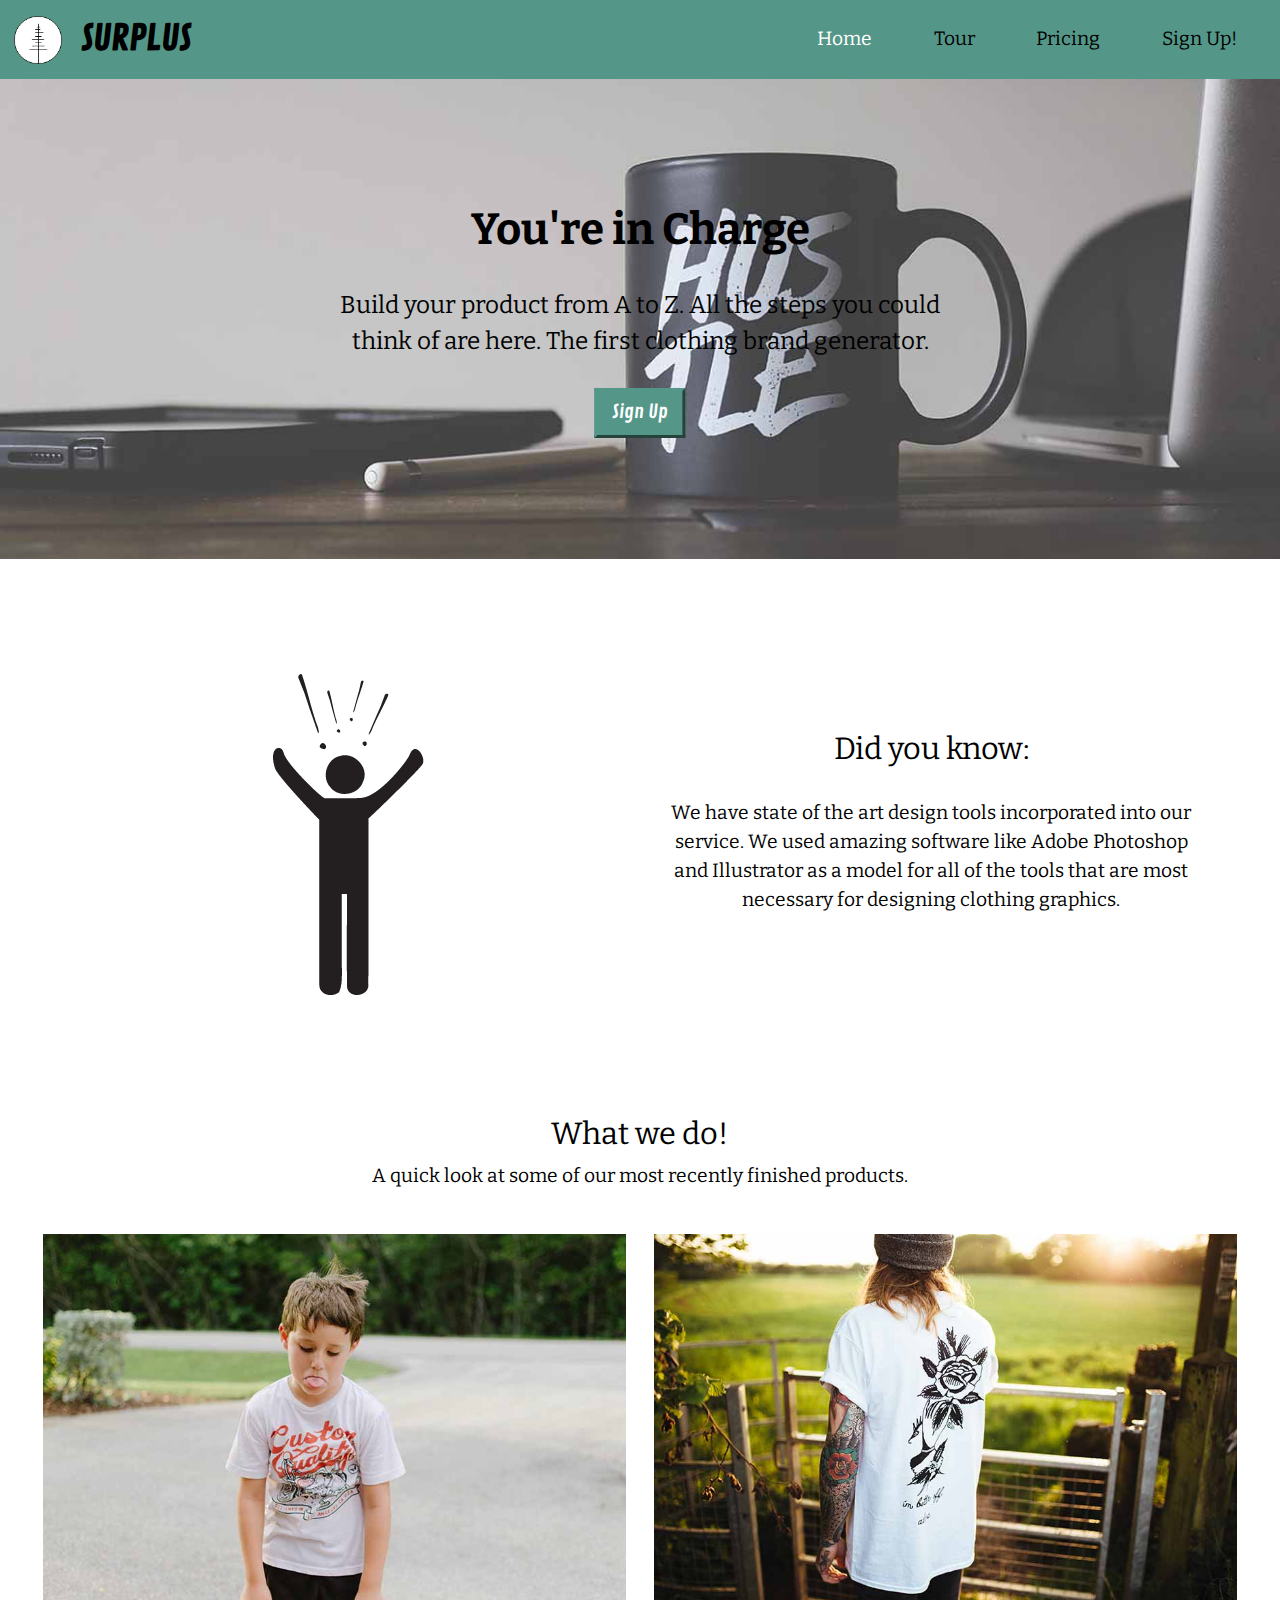
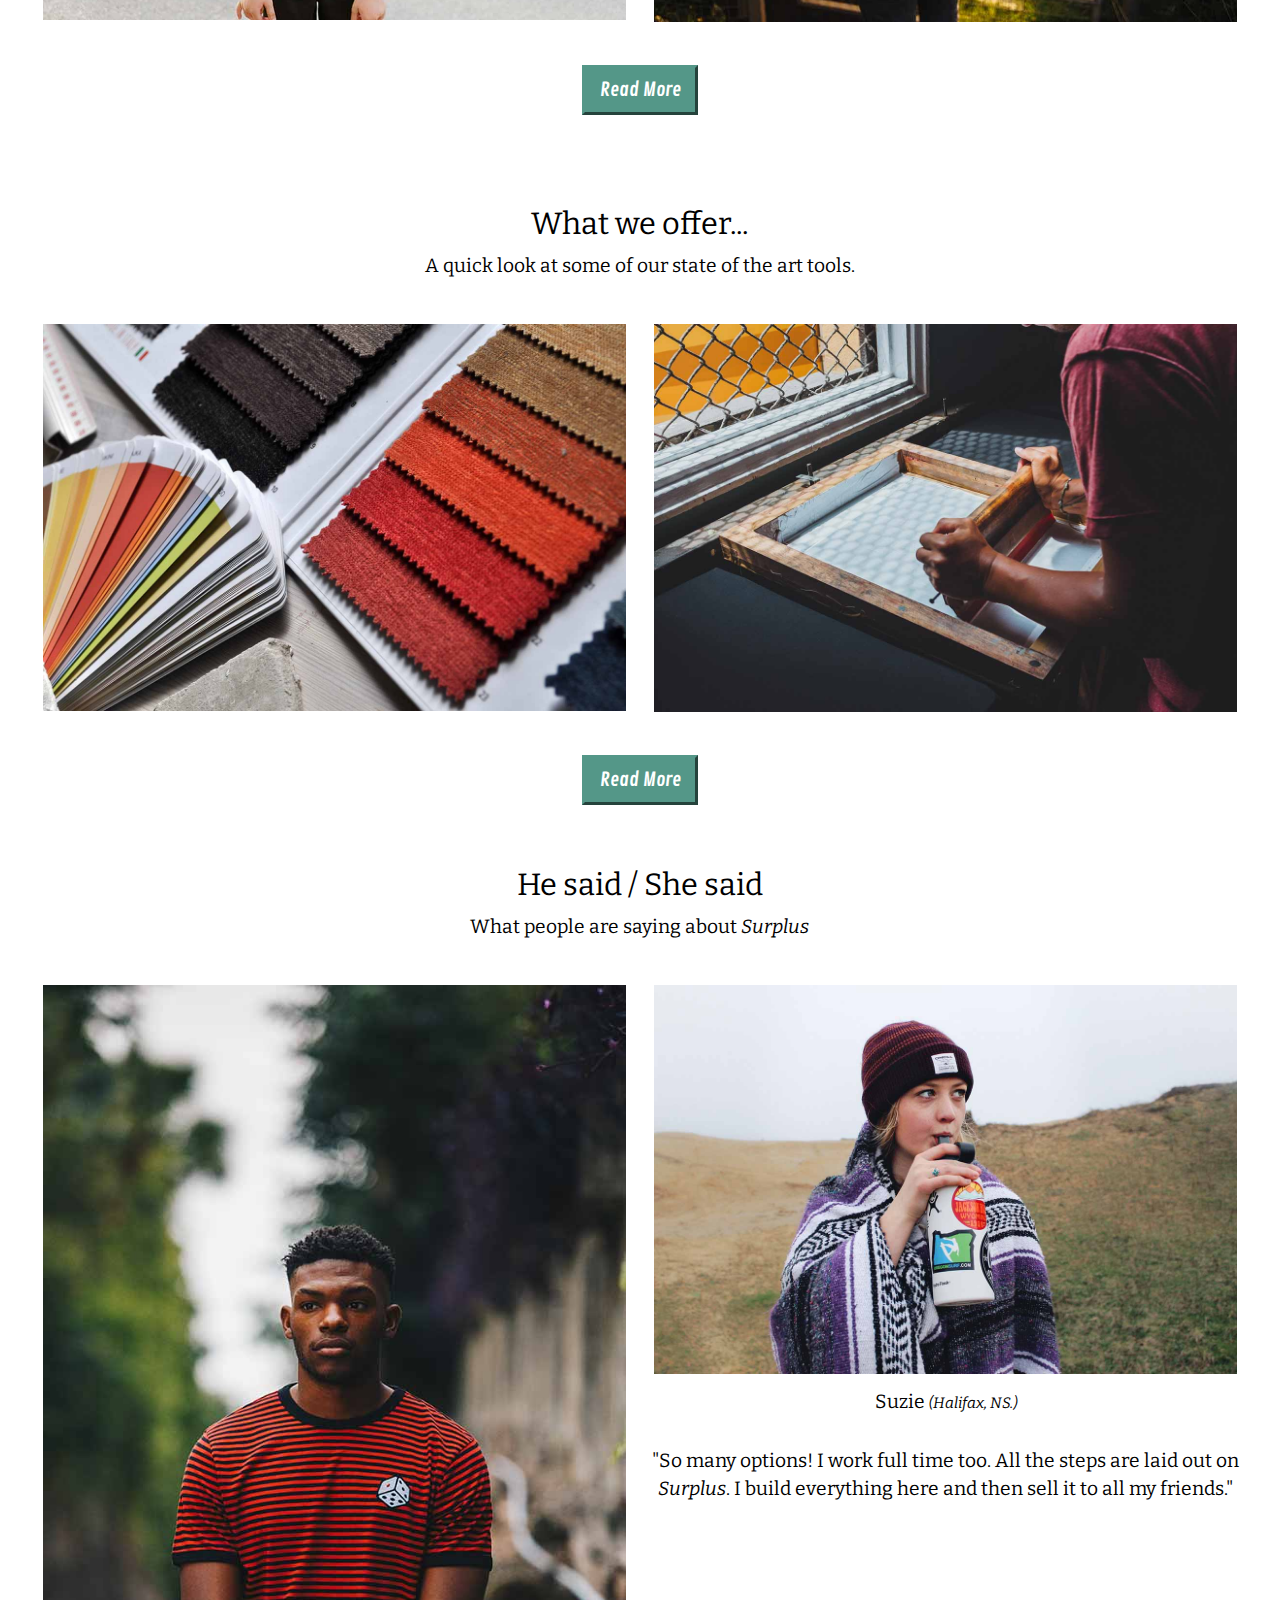
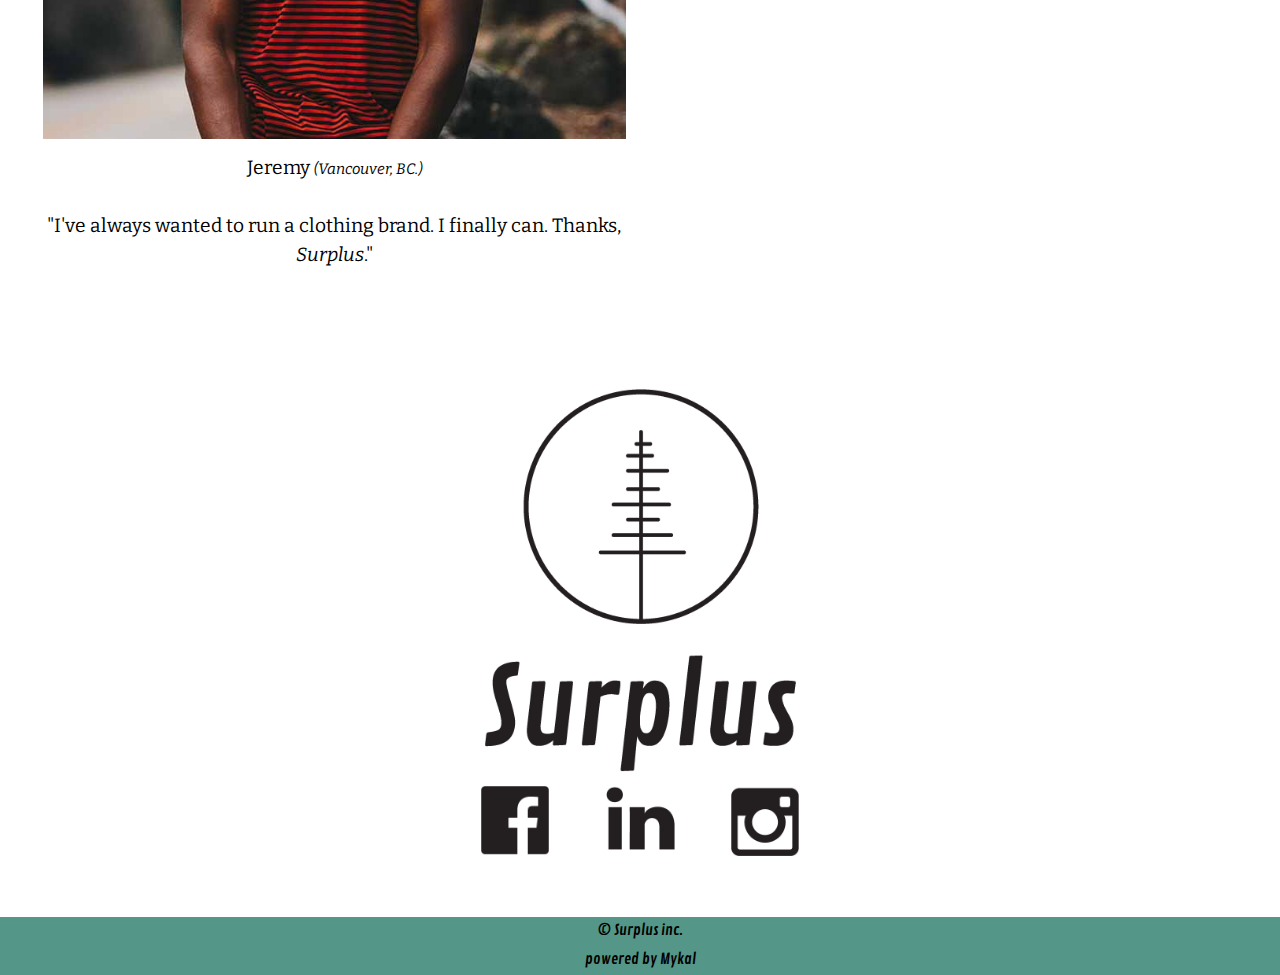
==== index.html @ 4eaa249c "h2..." ====
<!DOCTYPE html>
<html lang="en-ca">
<head>
  <meta charset="utf-8">
  <title>Surplus</title>
  <link href="css/modules.css" rel="stylesheet">
  <link href="css/grid.css" rel="stylesheet">
  <link href="css/type.css" rel="stylesheet">
  <link href="css/main.css" rel="stylesheet">
  <meta name="viewport" content="width=device-width,initial-scale=1">
  <link href="https://fonts.googleapis.com/css?family=Contrail+One" rel="stylesheet">
  <link href="https://fonts.googleapis.com/css?family=Bitter:400,400i,700" rel="stylesheet">
</head>
<body>

  <header class="push">

    <div class="grid grid-middle masthead island-1-2">
      <div class="unit xs-1-3 s-1-3 m-1-3 l-1-3 xl-1-3">
        <i class="icon i-48 push-r-1-2"><img class="ib" src="images/logo.png" alt=""></i>
        <h2 class="logo icon-label ib push-0 exa logo-text">SURPLUS</h2>
      </div>
      <nav class="unit xs-2-3 s-2-3 m-2-3 l-2-3 xl-2-3 text-right">
        <ul class="nav list-group-inline push-0">
          <li><a class="home current gutter" href="index.html">Home</a></li>
          <li><a class="tour gutter" href="tour.html">Tour</a></li>
          <li><a class="pricing gutter" href="pricing.html">Pricing</a></li>
          <li><a class="sign gutter" href="sign-up.html">Sign Up!</a></li>
        </ul>
      </nav>
    </div>

    <div class="banner relative gutter">
      <div class="banner-content intro-wrap max-length text-center island-1-2 pin-c">
        <h1 class="head-text yotta">You're in Charge</h1>
        <p class="intro giga push">Build your product from A to Z. All the steps you could think of are here. The first clothing brand generator.</p>
        <a class="btn" href="sign-up.html">Sign Up</a>
      </div>
    </div>

  </header>

  <main>

    <section class="did-you-know-feature island">
      <div class="grid island">
        <div class="unit unit-content-center unit-xs-1 unit-s-1 unit-m-1-2 unit-l-1-2 unit-xl-1-2 island">
          <img src="images/excited-guy.png" alt="">
        </div>
        <div class="unit unit-content-center unit-xs-1 unit-s-1 unit-m-1-2 unit-l-1-2 unit-xl-1-2 island">
          <p class="text-center max-length peta">Did you know:</p>
          <p class="text-center max-length">We have state of the art design tools incorporated into our service. We used amazing software like Adobe Photoshop and Illustrator as a model for all of the tools that are most necessary for designing clothing graphics.</p>
        </div>
      </div>
    </section>

    <section class="product-feature island">
      <div class="grid">
        <div class="unit unit-content-center wrapper text-center unit-xs-1 unit-s-1 unit-m-1 unit-l-1 unit-xl-1">
          <p class="push-0 pad-b-1-4 peta">What we do!</p>
          <p>A quick look at some of our most recently finished products.</p>
        </div>
      </div>
      <div class="grid push">
        <div class="unit unit-xs-1 unit-s-1 unit-m-1-2 unit-l-1-2 unit-xl-1-2">
          <img class="product-1 wrapper island-1-2 img-flex" src="images/product-1.jpg" alt="">
        </div>
        <div class="unit unit-xs-1 unit-s-1 unit-m-1-2 unit-l-1-2 unit-xl-1-2">
          <img class="product-2 img-flex wrapper island-1-2" src="images/product-2.jpg" alt="">
        </div>
      </div>
      <div class="center-content push">
        <a class="btn" href="tour.html">Read More</a>
      </div>
    </section>

    <section class="tool-feature island">
      <div class="grid">
        <div class="unit unit-content-center wrapper text-center unit-xs-1 unit-s-1 unit-m-1 unit-l-1 unit-xl-1">
          <p class="push-0 pad-b-1-4 peta">What we offer...</p>
          <p>A quick look at some of our state of the art tools.</p>
        </div>
      </div>
      <div class="grid push">
        <div class="unit unit-xs-1 unit-s-1 unit-m-1-2 unit-l-1-2 unit-xl-1-2">
          <img class="product-1 wrapper island-1-2 img-flex" src="images/tool-2.jpg" alt="">
        </div>
        <div class="unit unit-xs-1 unit-s-1 unit-m-1-2 unit-l-1-2 unit-xl-1-2">
          <img class="product-2 img-flex wrapper island-1-2" src="images/tool-3.jpg" alt="">
        </div>
      </div>
      <div class="center-content">
        <a class="btn" href="tour.html">Read More</a>
      </div>
    </section>

    <section class="testimonial-feature island">
      <div class="grid">
        <div class="unit unit-content-center wrapper text-center unit-xs-1 unit-s-1 unit-m-1 unit-l-1 unit-xl-1">
          <p class="push-0 pad-b-1-4 peta">He said / She said</p>
          <p>What people are saying about <i>Surplus</i></p>
        </div>
      </div>
      <div class="grid push-2">
        <div class="unit unit-xs-1 unit-s-1 unit-m-1-2 unit-l-1-2 unit-xl-1-2">
          <img class="testimonial-1 wrapper island-1-2 img-flex" src="images/testimonial-1.jpg" alt="">
          <p class="text-center">Jeremy <i class="micro">(Vancouver, BC.)</i></p>
          <p class="text-center">"I've always wanted to run a clothing brand. I finally can. Thanks, <i>Surplus</i>."</p>
        </div>
        <div class="unit unit-xs-1 unit-s-1 unit-m-1-2 unit-l-1-2 unit-xl-1-2">
          <img class="testimonial-2 img-flex wrapper island-1-2" src="images/testimonial-2.jpg" alt="">
          <p class="text-center">Suzie <i class="micro">(Halifax, NS.)</i></p>
          <p class="text-center">"So many options! I work full time too. All the steps are laid out on <i>Surplus</i>. I build everything here and then sell it to all my friends."</p>
        </div>
      </div>
    </section>

    <section class="push">
      <div class="grid">
        <div class="unit unit-content-center group-logo unit-xs-1 unit-s-1 unit-m-1 unit-l-1 unit-xl-1 island-1-8">
          <img class="img-flex width-quarter" src="images/surplus-group-logo.png" alt="">
        </div>
        <div class="unit unit-content-center social-group unit-xs-1 unit-s-1 unit-m-1 unit-l-1 unit-xl-1 island-1-8 push">
          <img class="img-flex width-quarter" src="images/social-group.png" alt="">
        </div>
      </div>
    </section>

  </main>

  <footer>
    <small class="text-center micro block">© Surplus inc.</small>
    <small class="text-center micro block">powered by Mykal</small>
  </footer>

</body>
</html>
---- css/modules.css ----
/*
 * Modulifier || Code released under the UNLICENSE
 * Code under other copyrights & licenses listed below.
 * https://modulifier.web-dev.tools/#responsive;images;list-group;embed;media-object;icons;hidden;positioning;nice-lists;forms;buttons;accessibility;print
 */

@-moz-viewport { width: device-width; scale: 1; }
@-ms-viewport { width: device-width; scale: 1; }
@-o-viewport { width: device-width; scale: 1; }
@-webkit-viewport { width: device-width; scale: 1; }
@viewport { width: device-width; scale: 1; }

html {
  box-sizing: border-box;
  -moz-text-size-adjust: 100%;
  -ms-text-size-adjust: 100%;
  -webkit-text-size-adjust: 100%;
  text-size-adjust: 100%;
}

*, *::before, *::after {
  box-sizing: inherit;
}

body {
  margin: 0;
}

article,
aside,
details,
figcaption,
figure,
footer,
header,
main,
menu,
nav,
section,
summary {
  display: block;
}

audio,
canvas,
progress,
video {
  display: inline-block;
  vertical-align: baseline;
}

template {
  display: none;
}

details {
  cursor: pointer;
}

audio:not([controls]) {
  display: none;
  height: 0;
}

a,
area,
button,
input,
label,
select,
textarea,
[tabindex] {
  -ms-touch-action: manipulation;
  touch-action: manipulation;
}

img {
  border: 0;
}

.img-flex {
  display: block;
  width: 100%;
}

svg {
  fill: currentColor;
}

svg:not(:root) {
  overflow: hidden;
}

svg.img-flex {
  width: 100%;
  height: 100%;
}

.image-replacement, .ir {
  overflow: hidden;
  direction: ltr;
  text-align: left;
  text-indent: 100%;
  white-space: nowrap;
}

.list-group, .list-group-inline, .list-group--inline {
  padding-left: 0;
  list-style-type: none;
}

.list-group > dd {
  margin-left: 0;
}

.list-group-inline::before,
.list-group-inline::after,
.list-group--inline::before,
.list-group--inline::after {
  content: "";
  display: table;
}

.list-group-inline::after,
.list-group--inline::after {
  clear: both;
}

.list-group-inline > li,
.list-group--inline > li {
  display: inline-block;
}

.list-group-inline > dt,
.list-group--inline > dt {
  clear: left;
  float: left;
  width: 11em;
}

.list-group-inline > dd,
.list-group--inline > dd {
  float: left;
  min-width: 12em;
}

.embed {
  margin-left: 0;
  margin-right: 0;
  overflow: hidden;
  position: relative;
  width: 100%;
}

.embed-1by1, .embed--1by1 {
  padding-top: 100%; /* Square */
}

.embed-4by3, .embed--4by3 {
  padding-top: 75%; /* Traditional TV/computer screens */
}

.embed-iso216, .embed--iso216 {
  padding-top: 70.92%; /* A-standard paper sizes */
}

.embed-3by2, .embed--3by2 {
  padding-top: 66.6%; /* Classic 35 mm film & most digital photos, landscape */
}

.embed-2by3, .embed--2by3 {
  padding-top: 150%; /* Classic 35 mm film & most digital photos, portrait */
}

.embed-golden, .embed--golden {
  padding-top: 61.8%; /* The Golden Ratio */
}

.embed-16by9, .embed--16by9 {
  padding-top: 56.25%; /* HD TV */
}

.embed-185by100, .embed--185by100 {
  padding-top: 54.05%; /* Common widescreen cinema */
}

.embed-24by10, .embed--24by10 {
  padding-top: 41.667%; /* Widescreen cinema: 2.4:1 */
}

.embed-3by1, .embed--3by1 {
  padding-top: 33.3333%; /* Panorama photos */
}

.embed-4by1, .embed--4by1 {
  padding-top: 25%; /* Polyvision */
}

.embed-5by1, .embed--5by1 {
  padding-top: 20%; /* Really wide... */
}

.embed-item, .embed__item {
  min-height: 100%;
  left: 0;
  position: absolute;
  top: 0;
  width: 100%;
}

.media {
  overflow: hidden;
}

.media-img, .media__img {
  float: left;
}

.media-img-reversed, .media__img--reversed {
  float: right;
}

.media-img-stacked, .media__img--stacked {
  float: none;
}

.media-body, .media__body {
  overflow: hidden;
  min-width: 12em; /* Slightly less than 200px, responsiveness built in */
}

.icon {
  display: inline-block;
  position: relative;
  background: transparent none no-repeat center center;
  background-size: contain;
  vertical-align: middle;
}

.i-16, .i--16 {
  height: 16px;
  width: 16px;
}

.i-18, .i--18 {
  height: 18px;
  width: 18px;
}

.i-24, .i--24 {
  height: 24px;
  width: 24px;
}

.i-32, .i--32 {
  height: 32px;
  width: 32px;
}

.i-48, .i--48 {
  height: 48px;
  width: 48px;
}

.i-64, .i--64 {
  height: 64px;
  width: 64px;
}

.i-96, .i--96 {
  height: 96px;
  width: 96px;
}

.i-128, .i--128 {
  height: 128px;
  width: 128px;
}

.i-192, .i--192 {
  height: 192px;
  width: 192px;
}

.i-256, .i--256 {
  height: 256px;
  width: 256px;
}

.icon img,
.icon svg {
  left: 0;
  height: 100%;
  position: absolute;
  top: 0;
  width: 100%;
  fill: currentColor;
}

.icon-label {
  vertical-align: middle;
}

.icon-link,
.icon-link:focus,
.icon-link:hover {
  text-decoration: none;
}

[hidden], .hidden {
  /* stylelint-disable declaration-no-important */
  display: none !important;
  visibility: hidden !important;
  /* stylelint-enable */
}

.visually-hidden {
  height: 1px;
  margin: -1px;
  overflow: hidden;
  padding: 0;
  position: absolute;
  width: 1px;
  border: 0;
  clip: rect(0 0 0 0);
}

.visually-hidden.focusable:active, .visually-hidden.focusable:focus {
  height: auto;
  margin: 0;
  overflow: visible;
  position: static;
  width: auto;
  clip: auto;
}

.invisible {
  visibility: hidden;
}

.chop,
.crop {
  overflow: hidden;
}

.truncate {
  max-width: 100%;
  overflow: hidden;
  width: 100%;
  text-overflow: ellipsis;
  white-space: nowrap;
}

.scrollable {
  max-width: 100%;
  overflow-x: auto;
  overflow-y: hidden;
  -webkit-overflow-scrolling: touch;
}

.clearfix::after {
  content: " ";
  display: block;
  clear: both;
}

.left {
  float: left;
}

.right {
  float: right;
}

.center-text,
.center-flow {
  text-align: center;
}

.center-block {
  margin-left: auto;
  margin-right: auto;
}

.no-auto-margins,
.not-centered {
  margin-left: 0;
  margin-right: 0;
}

.center-content,
.center-content-vertical,
.center-contents,
.center-contents-vertical {
  display: -webkit-flex;
  display: -ms-flexbox;
  display: flex;
  -webkit-justify-content: center;
  -ms-flex-pack: center;
  justify-content: center;
  -webkit-align-items: center;
  -ms-flex-align: center;
  align-items: center;
  -webkit-align-content: center;
  -ms-flex-line-pack: center;
  align-content: center;
  -webkit-flex-direction: column wrap;
  -ms-flex-direction: column wrap;
  flex-flow: column wrap;
}

.center-content-horizontal,
.center-contents-horizontal {
  display: -webkit-flex;
  display: -ms-flexbox;
  display: flex;
  -webkit-justify-content: center;
  -ms-flex-pack: center;
  justify-content: center;
  -webkit-align-items: center;
  -ms-flex-align: center;
  align-items: center;
  -webkit-align-content: center;
  -ms-flex-line-pack: center;
  align-content: center;
  -webkit-flex-direction: row wrap;
  -ms-flex-direction: row wrap;
  flex-flow: row wrap;
}

.inline {
  display: inline;
}

.block {
  display: block;
}

.inline-block, .ib {
  display: inline-block;
}

.valign-top {
  vertical-align: top;
}

.valign-bottom {
  vertical-align: bottom;
}

.valign-middle {
  vertical-align: middle;
}

.fixed {
  position: fixed;
}

.relative {
  position: relative;
}

[class*="pin-"],
.absolute {
  position: absolute;
}

.static {
  position: static;
}

.zindex-1 {
  z-index: 1;
}

.zindex-2 {
  z-index: 2;
}

.zindex-3 {
  z-index: 3;
}

.zindex-1000 {
  z-index: 1000;
}

.pin-top-left,
.pin-left-top,
.pin-tl,
.pin-lt {
  top: 0;
  left: 0;
}

.pin-top-right,
.pin-right-top,
.pin-tr,
.pin-rt {
  top: 0;
  right: 0;
}

.pin-bottom-left,
.pin-left-bottom,
.pin-bl,
.pin-lb {
  bottom: 0;
  left: 0;
}

.pin-bottom-right,
.pin-right-bottom,
.pin-br,
.pin-rb {
  bottom: 0;
  right: 0;
}

.pin-top-center,
.pin-center-top,
.pin-tc,
.pin-ct {
  left: 50%;
  top: 0;
  transform: translateX(-50%);
}

.pin-bottom-center,
.pin-center-bottom,
.pin-bc,
.pin-cb {
  bottom: 0;
  left: 50%;
  transform: translateX(-50%);
}

.pin-center-left,
.pin-left-center,
.pin-cl,
.pin-lc {
  left: 0;
  top: 50%;
  transform: translateY(-50%);
}

.pin-center-right,
.pin-right-center,
.pin-cr,
.pin-rc {
  right: 0;
  top: 50%;
  transform: translateY(-50%);
}

.pin-center, .pin-c {
  left: 50%;
  top: 50%;
  transform: translate(-50%, -50%);
}

.width-quarter, .w-1-4 {
  width: 25%;
}

.width-half, .w-1-2 {
  width: 50%;
}

.width-full, .w-1 {
  width: 100%;
}

.height-quarter, .h-1-4 {
  height: 25%;
}

.height-half, .h-1-2 {
  height: 50%;
}

.height-full, .h-1 {
  height: 100%;
}

ul {
  list-style-type: none;
}

ul > li::before {
  content: "·";
  float: left;
  margin-left: -1.6em;
  width: 1.3em;
  text-align: right;
}

ol {
  counter-reset: ol-simple-numbers;
  list-style-type: none;
}

ol > li::before {
  float: left;
  margin-left: -1.6em;
  width: 1.3em;
  counter-increment: ol-simple-numbers;
  content: counter(ol-simple-numbers);
  text-align: right;
}

.list-group > li::before,
.list-group-inline > li::before,
.list-group--inline > li::before {
  content: none;
}

/* stylelint-disable no-descending-specificity */

/*
 * (c) Nicolas Gallagher and Jonathan Neal of Normalize.css || MIT License
 *     https://necolas.github.io/normalize.css/
 */

button,
input,
optgroup,
select,
textarea {
  color: inherit;
  font: inherit;
  margin: 0;
}

button,
input {
  overflow: visible;
}

button,
select {
  text-transform: none;
}

button,
html [type="button"],
[type="reset"],
[type="submit"] {
  -webkit-appearance: button;
  cursor: pointer;
}

button[disabled],
html input[disabled] {
  cursor: default;
}

button::-moz-focus-inner,
input::-moz-focus-inner {
  border: 0;
  padding: 0;
}

[type="checkbox"],
[type="radio"] {
  opacity: 0;
  position: absolute;
  height: 1px;
  width: 1px;
}

[type="number"]::-webkit-inner-spin-button,
[type="number"]::-webkit-outer-spin-button {
  height: auto;
}

[type="search"]::-webkit-search-cancel-button,
[type="search"]::-webkit-search-decoration {
  -webkit-appearance: none;
}

fieldset {
  padding-left: 0;
  padding-right: 0;

  border: 0;
  border-top: 2px solid #666;
}

legend {
  color: inherit;
  display: table;
  max-width: 100%;
  padding: 0 .3em 0 0;
  white-space: normal;

  border: 0;

  font-weight: bold;
}

optgroup {
  font-weight: bold;
}

::-webkit-input-placeholder {
  color: inherit;
  opacity: .54;
}

::-webkit-file-upload-button {
  -webkit-appearance: button;
  font: inherit;
}

/* End Normalize.css code */

label,
.label-block {
  display: block;
  cursor: pointer;
}

[type="checkbox"] + label,
[type="radio"] + label,
.label-inline {
  display: inline-block;
}

input:not([type]),
[type="text"],
[type="number"],
[type="search"],
[type="url"],
[type="email"],
[type="password"],
[type="tel"],
[type="datetime-local"],
[type="month"],
[type="week"],
[type="date"],
[type="time"],
[type="range"],
select,
textarea {
  -moz-appearance: none;
  -webkit-appearance: none;
  appearance: none;
}

input,
textarea {
  display: block;
  width: 100%;

  background-color: #fff;
  border: 2px solid #666;
  border-radius: 0;

  vertical-align: middle;
}

label {
  vertical-align: middle;
}

textarea {
  max-width: 100%;
  min-height: 4em;
  overflow: auto;
}

[type="color"] {
  display: inline-block;
  width: 2em;
}

select {
  display: block;
  width: 100%;

  background-image: url("data:image/svg+xml,%3Csvg xmlns='http://www.w3.org/2000/svg' width='256' height='256' viewBox='0 0 256 256'%3E%3Cpath fill='none' stroke='%23000' stroke-miterlimit='10' stroke-width='70' d='M36.3 82.1l91.9 91.8 91.5-91.8'/%3E%3C/svg%3E");
  background-repeat: no-repeat;
  background-position: calc(100% - .4em) center;
  background-size: 18px auto;
  background-color: #fff;
  border: 2px solid #666;
  border-radius: 0;
}

[type="checkbox"] + label::before {
  content: " ";
  display: inline-block;
  height: 1.8em;
  margin-right: .3em;
  position: relative;
  vertical-align: middle;
  top: -.1em;
  width: 1.8em;

  background-color: #fff;
  background-size: cover;
  border: 2px solid #666;

  line-height: inherit;
}

[type="checkbox"]:checked + label::before {
  background-image: url("data:image/svg+xml,%3Csvg xmlns='http://www.w3.org/2000/svg' width='256' height='256' viewBox='0 0 256 256'%3E%3Cpath fill='none' stroke='%23000' stroke-miterlimit='10' stroke-width='50' d='M49.9 130.1l50.8 50.7L206.1 75.2'/%3E%3C/svg%3E");
}

[type="checkbox"]:focus + label::before {
  outline: 3px solid #000;
  z-index: 1000;
}

[type="radio"] + label::before {
  content: " ";
  display: inline-block;
  height: 1.8em;
  margin-right: .3em;
  position: relative;
  vertical-align: middle;
  top: -.1em;
  width: 1.8em;

  background-color: #fff;
  background-size: cover;
  border: 2px solid #666;
  border-radius: 50%;

  line-height: inherit;
}

[type="radio"]:checked + label::before {
  background-image: url("data:image/svg+xml,%3Csvg xmlns='http://www.w3.org/2000/svg' width='256' height='256' viewBox='0 0 256 256'%3E%3Ccircle cx='128' cy='128' r='70.4'/%3E%3C/svg%3E");
}

[type="radio"]:focus + label::before,
[type="radio"] + label:focus::before {
  box-shadow: 0 0 0 3px #000;
  z-index: 1000;
}

[type="range"] {
  border: 0;
  background-color: #fff;
}

[type="range"]::-webkit-slider-runnable-track {
  height: 6px;

  -webkit-appearance: none;
  appearance: none;
  background-color: #ccc;
  border: 0;
  border-radius: 3px;
}

[type="range"]:active::-webkit-slider-runnable-track {
  background-color: #ccc;
}

[type="range"]::-moz-range-track {
  height: 6px;

  -moz-appearance: none;
  appearance: none;
  background-color: #ccc;
  border: 0;
  border-radius: 3px;
}

[type="range"]:active::-moz-range-track {
  background-color: #ccc;
}

[type="range"]::-ms-track {
  height: 6px;

  -ms-appearance: none;
  appearance: none;
  background-color: #ccc;
  border: 0;
  border-radius: 3px;
}

[type="range"]:active::-ms-track {
  background-color: #ccc;
}

[type="range"]::-webkit-slider-thumb {
  margin-top: -4px;
  height: 16px;
  width: 16px;

  -webkit-appearance: none;
  appearance: none;
  background-color: #000;
  border: none;
  border-radius: 50%;
}

[type="range"]:hover::-webkit-slider-thumb {
  background-color: #000;
}

[type="range"]:active::-webkit-slider-thumb {
  background-color: #000;
}

[type="range"]::-moz-range-thumb {
  margin-top: -4px;
  height: 16px;
  width: 16px;

  -webkit-appearance: none;
  appearance: none;
  background-color: #000;
  border: none;
  border-radius: 50%;
}

[type="range"]:hover::-moz-range-thumb {
  background-color: #000;
}

[type="range"]:active::-moz-range-thumb {
  background-color: #000;
}

[type="range"]::-ms-thumb {
  margin-top: -4px;
  height: 16px;
  width: 16px;

  -webkit-appearance: none;
  appearance: none;
  background-color: #000;
  border: none;
  border-radius: 50%;
}

[type="range"]:hover::-ms-thumb {
  background-color: #000;
}

[type="range"]:active::-ms-thumb {
  background-color: #000;
}

[type="checkbox"].hide-custom-input + label::before,
[type="checkbox"] + .hide-custom-input::before,
[type="radio"].hide-custom-input + label::before,
[type="radio"] + .hide-custom-input::before {
  content: none;
  display: none;
}

/* stylelint-enable */

.link-box {
  display: block;
  text-decoration: none;
}

button,
.btn {
  cursor: pointer;
  display: inline-block;
  margin: 0;
  overflow: visible;
  padding: .375em .75em .42em;
  -webkit-appearance: none;
  -moz-appearance: none;
  appearance: none;
  background-color: #333;
  border-radius: 4px;
  border: 3px solid #333;
  color: #fff;
  font: inherit;
  text-decoration: none;
  text-transform: none;
}

button::-moz-focus-inner {
  border: 0;
  padding: 0;
}

button:focus,
button:hover,
.btn:focus,
.btn:hover {
  background-color: #000;
  border-color: #000;
  color: #fff;
}

button[disabled] {
  cursor: default;
}

.btn-light, .btn--light {
  background-color: #e2e2e2;
  border-color: #e2e2e2;
  color: #000;
}

.btn-light:focus,
.btn-light:hover,
.btn--light:focus,
.btn--light:hover {
  background-color: #666;
  border-color: #666;
  color: #fff;
}

.btn-ghost,
.btn--ghost {
  background-color: transparent;
  border-color: #333;
  color: #000;
}

.btn-ghost:focus,
.btn-ghost:hover,
.btn--ghost:focus,
.btn--ghost:hover {
  background-color: #e2e2e2;
  border-color: #000;
  color: #000;
}

.btn-link {
  display: inline;
  padding: 0;
  background-color: transparent;
  border-radius: 0;
  border: 0;
  color: inherit;
}

.btn-link:focus,
.btn-link:hover {
  background-color: transparent;
  color: inherit;
}

a:hover, a:active {
  outline: none;
}

a:focus,
[tabindex="0"]:focus,
details:focus,
summary:focus,
input:focus,
textarea:focus,
button:focus,
select:focus {
  outline: 3px solid #000;
  outline-offset: 0;
}

a:focus, [tabindex="0"]:focus {
  outline-offset: 3px;
}

.skip-links {
  margin: 0;
  padding: 0;
  list-style-type: none;
}

.skip-links > li::before {
  content: none; /* Remove the bullets if nice lists is selected */
}

.skip-links a,
.skip-links button {
  padding: .5em .75em;
  position: absolute;
  top: -10em;
  z-index: 10000; /* To make sure they're always on top */
  background-color: #000;
  border: 0;
  color: #fff;
  font-size: 1.125rem;
  font-weight: bold;
  text-decoration: none;
}

.skip-links a:focus,
.skip-links button:focus {
  outline-offset: 3px;
  top: 0;
}

[aria-busy="true"] {
  cursor: progress;
}

[aria-controls] {
  cursor: pointer;
}

[aria-disabled] {
  cursor: default;
}

.print-only {
  display: none;
  visibility: hidden;
}

@media print {

  .no-print {
    display: none;
    visibility: hidden;
  }

  .print-only {
    display: block;
    visibility: visible;
  }

  /*
   * (c) HTML5 Boilerplate || MIT License
   *     https://html5boilerplate.com/
   */

  /* stylelint-disable declaration-no-important */

  *, *::before, *::after, *::first-letter, *::first-line {
    background: none transparent !important;
    color: #000 !important;
    box-shadow: none !important;
    text-shadow: none !important;
  }

  /* stylelint-enable */

  a, a:visited {
    text-decoration: underline;
  }

  a[href]::after {
    content: " (" attr(href) ")";
  }

  abbr[title]::after {
    content: " (" attr(title) ")";
  }

  a[href^="#"]::after,
  a[href^="javascript:"]::after {
    content: "";
  }

  pre, blockquote {
    page-break-inside: avoid;
  }

  thead {
    display: table-header-group;
  }

  tr, img {
    page-break-inside: avoid;
  }

  p, h1, h2, h3, h4, h5, h6 {
    orphans: 3;
    widows: 3;
  }

  h1, h2, h3, h4, h5, h6 {
    page-break-after: avoid;
  }

  /* End HTML5 Boilerplate code */
}
---- css/grid.css ----
/*
  Gridifier || Code released under the UNLICENSE
  https://gridifier.web-dev.tools/#xs,4,0,0,0;s,4,25,0,0;m,4,38,1,1;l,4,60,1,1
*/

.grid {
  margin: 0;
  padding: 0;
  letter-spacing: -.31em;
  text-rendering: optimizeSpeed;
  display: -webkit-flex;
  display: -ms-flexbox;
  display: flex;
  -webkit-flex-flow: row wrap;
  -ms-flex-flow: row wrap;
  flex-flow: row wrap;
}

.grid-bottom {
  -webkit-align-items: flex-end;
  -ms-align-items: flex-end;
  align-items: flex-end;
}

.grid-middle {
  -webkit-align-items: center;
  -ms-align-items: center;
  align-items: center;
}

.grid-stretch {
  -webkit-align-items: stretch;
  -ms-align-items: stretch;
  align-items: stretch;
}

.opera-only :-o-prefocus,
.grid {
  word-spacing: -.43em;
}

.unit {
  letter-spacing: normal;
  text-rendering: auto;
  vertical-align: top;
  word-spacing: normal;
  display: inline-block;
  visibility: visible;
}

.grid-bottom .unit {
  vertical-align: bottom;
}

.grid-middle .unit {
  vertical-align: middle;
}

[class*="unit-push-"],
[class*="unit-pull-"] {
  position: relative;
}

.unit-xs-hidden {
  display: none;
  visibility: hidden;
}

.unit-xs-centered {
  margin: 0 auto;
}

.unit-xs-1,
.xs-1 {
  display: block;
  visibility: visible;
  width: 100%;
}

.unit-xs-1-2,
.xs-1-2 {
  width: 50%;
}

.unit-xs-1-3,
.xs-1-3 {
  width: 33.3333%;
}

.unit-xs-2-3,
.xs-2-3 {
  width: 66.6667%;
}

.unit-xs-1-4,
.xs-1-4 {
  width: 25%;
}

.unit-xs-3-4,
.xs-3-4 {
  width: 75%;
}

.unit-xs-1-2,
.xs-1-2,
.unit-xs-1-3,
.xs-1-3,
.unit-xs-2-3,
.xs-2-3,
.unit-xs-1-4,
.xs-1-4,
.unit-xs-3-4,
.xs-3-4 {
  display: inline-block;
  visibility: visible;
}

@media only screen and (min-width: 25em) {

  .unit-s-hidden {
    display: none;
    visibility: hidden;
  }

  .unit-s-centered {
    margin: 0 auto;
  }

  .unit-s-1,
  .s-1 {
    display: block;
    visibility: visible;
    width: 100%;
  }

  .unit-s-1-2,
  .s-1-2 {
    width: 50%;
  }

  .unit-s-1-3,
  .s-1-3 {
    width: 33.3333%;
  }

  .unit-s-2-3,
  .s-2-3 {
    width: 66.6667%;
  }

  .unit-s-1-4,
  .s-1-4 {
    width: 25%;
  }

  .unit-s-3-4,
  .s-3-4 {
    width: 75%;
  }

  .unit-s-1-2,
  .s-1-2,
  .unit-s-1-3,
  .s-1-3,
  .unit-s-2-3,
  .s-2-3,
  .unit-s-1-4,
  .s-1-4,
  .unit-s-3-4,
  .s-3-4 {
    display: inline-block;
    visibility: visible;
  }

}

@media only screen and (min-width: 38em) {

  .unit-m-hidden {
    display: none;
    visibility: hidden;
  }

  .unit-m-centered {
    margin: 0 auto;
  }

  .unit-m-1,
  .m-1 {
    display: block;
    visibility: visible;
    width: 100%;
  }

  .unit-offset-m-0 {
    margin-left: 0;
  }

  .unit-push-m-0,
  .unit-pull-m-0 {
    left: 0;
  }

  .unit-m-1-2,
  .m-1-2 {
    width: 50%;
  }

  .unit-offset-m-1-2 {
    margin-left: 50%;
  }

  .unit-push-m-1-2 {
    left: 50%;
  }

  .unit-pull-m-1-2 {
    left: -50%;
  }

  .unit-m-1-3,
  .m-1-3 {
    width: 33.3333%;
  }

  .unit-offset-m-1-3 {
    margin-left: 33.3333%;
  }

  .unit-push-m-1-3 {
    left: 33.3333%;
  }

  .unit-pull-m-1-3 {
    left: -33.3333%;
  }

  .unit-m-2-3,
  .m-2-3 {
    width: 66.6667%;
  }

  .unit-offset-m-2-3 {
    margin-left: 66.6667%;
  }

  .unit-push-m-2-3 {
    left: 66.6667%;
  }

  .unit-pull-m-2-3 {
    left: -66.6667%;
  }

  .unit-m-1-4,
  .m-1-4 {
    width: 25%;
  }

  .unit-offset-m-1-4 {
    margin-left: 25%;
  }

  .unit-push-m-1-4 {
    left: 25%;
  }

  .unit-pull-m-1-4 {
    left: -25%;
  }

  .unit-m-3-4,
  .m-3-4 {
    width: 75%;
  }

  .unit-offset-m-3-4 {
    margin-left: 75%;
  }

  .unit-push-m-3-4 {
    left: 75%;
  }

  .unit-pull-m-3-4 {
    left: -75%;
  }

  .unit-m-1-2,
  .m-1-2,
  .unit-m-1-3,
  .m-1-3,
  .unit-m-2-3,
  .m-2-3,
  .unit-m-1-4,
  .m-1-4,
  .unit-m-3-4,
  .m-3-4 {
    display: inline-block;
    visibility: visible;
  }

}

@media only screen and (min-width: 60em) {

  .unit-l-hidden {
    display: none;
    visibility: hidden;
  }

  .unit-l-centered {
    margin: 0 auto;
  }

  .unit-l-1,
  .l-1 {
    display: block;
    visibility: visible;
    width: 100%;
  }

  .unit-offset-l-0 {
    margin-left: 0;
  }

  .unit-push-l-0,
  .unit-pull-l-0 {
    left: 0;
  }

  .unit-l-1-2,
  .l-1-2 {
    width: 50%;
  }

  .unit-offset-l-1-2 {
    margin-left: 50%;
  }

  .unit-push-l-1-2 {
    left: 50%;
  }

  .unit-pull-l-1-2 {
    left: -50%;
  }

  .unit-l-1-3,
  .l-1-3 {
    width: 33.3333%;
  }

  .unit-offset-l-1-3 {
    margin-left: 33.3333%;
  }

  .unit-push-l-1-3 {
    left: 33.3333%;
  }

  .unit-pull-l-1-3 {
    left: -33.3333%;
  }

  .unit-l-2-3,
  .l-2-3 {
    width: 66.6667%;
  }

  .unit-offset-l-2-3 {
    margin-left: 66.6667%;
  }

  .unit-push-l-2-3 {
    left: 66.6667%;
  }

  .unit-pull-l-2-3 {
    left: -66.6667%;
  }

  .unit-l-1-4,
  .l-1-4 {
    width: 25%;
  }

  .unit-offset-l-1-4 {
    margin-left: 25%;
  }

  .unit-push-l-1-4 {
    left: 25%;
  }

  .unit-pull-l-1-4 {
    left: -25%;
  }

  .unit-l-3-4,
  .l-3-4 {
    width: 75%;
  }

  .unit-offset-l-3-4 {
    margin-left: 75%;
  }

  .unit-push-l-3-4 {
    left: 75%;
  }

  .unit-pull-l-3-4 {
    left: -75%;
  }

  .unit-l-1-2,
  .l-1-2,
  .unit-l-1-3,
  .l-1-3,
  .unit-l-2-3,
  .l-2-3,
  .unit-l-1-4,
  .l-1-4,
  .unit-l-3-4,
  .l-3-4 {
    display: inline-block;
    visibility: visible;
  }

}

.unit-content-distribute,
.content-distribute {
  display: -ms-flexbox;
  display: -webkit-flex;
  display: flex;
  -ms-flex-direction: column;
  -webkit-flex-direction: column;
  flex-direction: column;
  -ms-flex-pack: justify;
  -webkit-justify-content: space-between;
  justify-content: space-between;
}

.unit-content-center,
.unit-content-center-vertical {
  display: -webkit-flex;
  display: -ms-flexbox;
  display: flex;
  -webkit-justify-content: center;
  -ms-flex-pack: center;
  justify-content: center;
  -webkit-align-items: center;
  -ms-flex-align: center;
  align-items: center;
  -webkit-align-content: center;
  -ms-flex-line-pack: center;
  align-content: center;
  -webkit-flex-direction: column wrap;
  -ms-flex-direction: column wrap;
  flex-flow: column wrap;
}

.unit-content-center-horizontal {
  display: -webkit-flex;
  display: -ms-flexbox;
  display: flex;
  -webkit-justify-content: center;
  -ms-flex-pack: center;
  justify-content: center;
  -webkit-align-items: center;
  -ms-flex-align: center;
  align-items: center;
  -webkit-align-content: center;
  -ms-flex-line-pack: center;
  align-content: center;
  -webkit-flex-direction: row wrap;
  -ms-flex-direction: row wrap;
  flex-flow: row wrap;
}

.content-fill,
.content-stretch {
  -ms-flex-grow: 2;
  -webkit-flex-grow: 2;
  flex-grow: 2;
  max-width: 100%; /* @bugfix: IE 10, 11 */
}

.content-shrink {
  -ms-align-self: center;
  -webkit-align-self: center;
  align-self: center;
}
---- css/type.css ----
/*
  Typografier || Code released under the UNLICENSE
  https://typografier.web-dev.tools/#0,100,1.3,1.067,0;38,110,1.4,1.125,1;60,120,1.5,1.125,1;90,130,1.5,1.125,1
*/

html {
  font-size: 100%;
  line-height: 1.3;
}

a {
  background-color: transparent;
  -webkit-text-decoration-skip: objects;
}

sub,
sup {
  font-size: 75%;
  line-height: 1px;
  position: relative;
  vertical-align: baseline;
}

sup {
  top: -.5em;
}

sub {
  bottom: -.25em;
}

pre,
code,
kbd,
samp {
  font-size: 100%;
}

abbr[title] {
  border-bottom: none;
  text-decoration: underline;
  text-decoration: underline dotted;
}

b,
strong {
  font-weight: bold;
}

dfn,
caption {
  font-style: italic;
}

hr {
  border: 0;
  border-top: 2px solid #000;
  height: 0;
}

table {
  border-collapse: collapse;
  border-spacing: 0;
  width: 100%;
  table-layout: fixed;
}

caption {
  text-align: left;
}

th,
td {
  border-bottom: 1px solid #000;
  text-align: left;
  vertical-align: top;
}

thead th {
  vertical-align: bottom;

  border-bottom-width: 2px;
}

.text-left {
  text-align: left;
}

.text-right {
  text-align: right;
}

.text-center {
  text-align: center;
}

.normal {
  font-weight: normal;
  font-style: normal;
}

.not-bold {
  font-weight: normal;
}

.not-italic {
  font-style: normal;
}

.bold {
  font-weight: bold;
}

.italic {
  font-style: italic;
}

.text-upper {
  text-transform: uppercase;
}

.text-lower {
  text-transform: lowercase;
}

.wrapper {
  margin-left: auto;
  margin-right: auto;
  max-width: 52em;
  width: 100%;
}

.wrapper-no-center {
  max-width: 52em;
  width: 100%;
}

.max-length {
  margin-left: auto;
  margin-right: auto;
  max-width: 36em;
  width: 100%;
}

.max-length-no-center {
  max-width: 36em;
  width: 100%;
}

h1,
h2,
h3,
h4,
h5,
h6,
p,
ul,
ol,
dl,
dd,
figure,
blockquote,
details,
hr,
fieldset,
pre,
table,
caption {
  margin: 0 0 1.3rem;
}

.yotta {
  font-size: 1.5745rem;
  line-height: 2.275rem;
}

.zetta {
  font-size: 1.4757rem;
  line-height: 1.95rem;
}

h1,
.exa {
  font-size: 1.383rem;
  line-height: 1.95rem;
}

h2,
.peta {
  font-size: 1.2962rem;
  line-height: 1.95rem;
}

h3,
.tera {
  font-size: 1.2148rem;
  line-height: 1.625rem;
}

h4,
.giga {
  font-size: 1.1385rem;
  line-height: 1.625rem;
}

h5,
.mega {
  font-size: 1.067rem;
  line-height: 1.625rem;
}

h6,
.kilo,
input,
textarea {
  font-size: 1rem;
  line-height: 1.3rem;
}

small,
.milli {
  font-size: .9372rem;
  line-height: 1.3rem;
}

.micro {
  font-size: .8784rem;
  line-height: 1.3rem;
}

ul {
  padding-left: 1em;
}

ol {
  padding-left: 1.6em;
}

input,
option,
select {
  height: calc(1.3rem + .1625rem + .1625rem);
}

[type="color"] {
  width: calc(1.3rem + .1625rem + .1625rem);
}

[type="checkbox"],
[type="radio"] {
  display: inline-block;
  height: auto;
  width: auto;
}

.push {
  margin-bottom: 1.3rem;
}

.push-none,
.push-0 {
  margin-bottom: 0;
}

.push-double,
.push-2 {
  margin-bottom: 2.6rem;
}

.push-half,
.push-1-2 {
  margin-bottom: .65rem;
}

.push-quarter,
.push-1-4 {
  margin-bottom: .325rem;
}

.push-eighth,
.push-1-8 {
  margin-bottom: .1625rem;
}

.push-right-eighth,
.push-r-1-8 {
  margin-right: .1625rem;
}

.push-right-quarter,
.push-r-1-4 {
  margin-right: .325rem;
}

.push-right-half,
.push-r-1-2 {
  margin-right: .65rem;
}

.push-right,
.push-r {
  margin-right: 1.3rem;
}

.pad-top,
.pad-t {
  padding-top: 1.3rem;
}

.pad-bottom,
.pad-b {
  padding-bottom: 1.3rem;
}

.pad-top-double,
.pad-t-2 {
  padding-top: 2.6rem;
}

.pad-bottom-double,
.pad-b-2 {
  padding-bottom: 2.6rem;
}

.pad-top-half,
.pad-t-1-2 {
  padding-top: .65rem;
}

.pad-bottom-half,
.pad-b-1-2 {
  padding-bottom: .65rem;
}

.pad-top-quarter,
.pad-t-1-4 {
  padding-top: .325rem;
}

.pad-bottom-quarter,
.pad-b-1-4 {
  padding-bottom: .325rem;
}

.pad-top-eighth,
.pad-t-1-8 {
  padding-top: .1625rem;
}

.pad-bottom-eighth,
.pad-b-1-8 {
  padding-bottom: .1625rem;
}

.island {
  padding: 1.3rem;
}

.island-double,
.island-2 {
  padding: 2.6rem;
}

.island-half,
.island-1-2 {
  padding: .65rem;
}

.island-quarter,
.island-1-4,
td,
table th {
  padding: .325rem;
}

.island-eighth,
.island-1-8,
input,
textarea {
  padding: .1625rem;
}

.gutter {
  padding-left: 1.3rem;
  padding-right: 1.3rem;
}

.gutter-double,
.gutter-2 {
  padding-left: 2.6rem;
  padding-right: 2.6rem;
}

.gutter-half,
.gutter-1-2 {
  padding-left: .65rem;
  padding-right: .65rem;
}

.gutter-quarter,
.gutter-1-4,
caption {
  padding-left: .325rem;
  padding-right: .325rem;
}

.gutter-eighth,
.gutter-1-8 {
  padding-left: .1625rem;
  padding-right: .1625rem;
}

select {
  padding: 0 .1625rem;
}

fieldset {
  padding: .325rem 0;

  border: 0;
  border-top: 2px solid #000;
}

legend {
  padding-right: .325rem;
}

@media only screen and (min-width: 38em) {

  html {
    font-size: 110%;
    line-height: 1.4;
  }

  h1,
  h2,
  h3,
  h4,
  h5,
  h6,
  p,
  ul,
  ol,
  dl,
  dd,
  figure,
  blockquote,
  details,
  hr,
  fieldset,
  pre,
  table,
  caption {
    margin: 0 0 1.4rem;
  }

  .yotta {
    font-size: 2.2807rem;
    line-height: 3.15rem;
  }

  .zetta {
    font-size: 2.0273rem;
    line-height: 2.8rem;
  }

  h1,
  .exa {
    font-size: 1.802rem;
    line-height: 2.45rem;
  }

  h2,
  .peta {
    font-size: 1.6018rem;
    line-height: 2.1rem;
  }

  h3,
  .tera {
    font-size: 1.4238rem;
    line-height: 2.1rem;
  }

  h4,
  .giga {
    font-size: 1.2656rem;
    line-height: 1.75rem;
  }

  h5,
  .mega {
    font-size: 1.125rem;
    line-height: 1.75rem;
  }

  h6,
  .kilo,
  input,
  textarea {
    font-size: 1rem;
    line-height: 1.4rem;
  }

  small,
  .milli {
    font-size: .8889rem;
    line-height: 1.4rem;
  }

  .micro {
    font-size: .7901rem;
    line-height: 1.4rem;
  }

  ul,
  ol {
    padding-left: 0;
  }

  ul ul,
  ol ul {
    padding-left: 1em;
  }

  ol ol,
  ul ol {
    padding-left: 1.6em;
  }

  .hang-punc {
    float: left;
    margin-left: -1.4em;
    text-align: right;
    width: 1.3em;
  }

  table {
    margin-left: -.35rem;
    margin-right: -.35rem;
    width: calc(100% + .35rem + .35rem);
  }

  input,
  option,
  select {
    height: calc(1.4rem + .175rem + .175rem);
  }

  [type="color"] {
    width: calc(1.4rem + .175rem + .175rem);
  }

  [type="checkbox"],
  [type="radio"] {
    display: inline-block;
    height: auto;
    width: auto;
  }

  .push {
    margin-bottom: 1.4rem;
  }

  .push-none,
  .push-0 {
    margin-bottom: 0;
  }

  .push-double,
  .push-2 {
    margin-bottom: 2.8rem;
  }

  .push-half,
  .push-1-2 {
    margin-bottom: .7rem;
  }

  .push-quarter,
  .push-1-4 {
    margin-bottom: .35rem;
  }

  .push-eighth,
  .push-1-8 {
    margin-bottom: .175rem;
  }

  .push-right-eighth,
  .push-r-1-8 {
    margin-right: .175rem;
  }

  .push-right-quarter,
  .push-r-1-4 {
    margin-right: .35rem;
  }

  .push-right-half,
  .push-r-1-2 {
    margin-right: .7rem;
  }

  .push-right,
  .push-r {
    margin-right: 1.4rem;
  }

  .pad-top,
  .pad-t {
    padding-top: 1.4rem;
  }

  .pad-bottom,
  .pad-b {
    padding-bottom: 1.4rem;
  }

  .pad-top-double,
  .pad-t-2 {
    padding-top: 2.8rem;
  }

  .pad-bottom-double,
  .pad-b-2 {
    padding-bottom: 2.8rem;
  }

  .pad-top-half,
  .pad-t-1-2 {
    padding-top: .7rem;
  }

  .pad-bottom-half,
  .pad-b-1-2 {
    padding-bottom: .7rem;
  }

  .pad-top-quarter,
  .pad-t-1-4 {
    padding-top: .35rem;
  }

  .pad-bottom-quarter,
  .pad-b-1-4 {
    padding-bottom: .35rem;
  }

  .pad-top-eighth,
  .pad-t-1-8 {
    padding-top: .175rem;
  }

  .pad-bottom-eighth,
  .pad-b-1-8 {
    padding-bottom: .175rem;
  }

  .island {
    padding: 1.4rem;
  }

  .island-double,
  .island-2 {
    padding: 2.8rem;
  }

  .island-half,
  .island-1-2 {
    padding: .7rem;
  }

  .island-quarter,
  .island-1-4,
  td,
  table th {
    padding: .35rem;
  }

  .island-eighth,
  .island-1-8,
  input,
  textarea {
    padding: .175rem;
  }

  .gutter {
    padding-left: 1.4rem;
    padding-right: 1.4rem;
  }

  .gutter-double,
  .gutter-2 {
    padding-left: 2.8rem;
    padding-right: 2.8rem;
  }

  .gutter-half,
  .gutter-1-2 {
    padding-left: .7rem;
    padding-right: .7rem;
  }

  .gutter-quarter,
  .gutter-1-4,
  caption {
    padding-left: .35rem;
    padding-right: .35rem;
  }

  .gutter-eighth,
  .gutter-1-8 {
    padding-left: .175rem;
    padding-right: .175rem;
  }

  select {
    padding: 0 .175rem;
  }

  fieldset {
    padding: .35rem 0;

    border: 0;
    border-top: 2px solid #000;
  }

  legend {
    padding-right: .35rem;
  }

}

@media only screen and (min-width: 60em) {

  html {
    font-size: 120%;
    line-height: 1.5;
  }

  h1,
  h2,
  h3,
  h4,
  h5,
  h6,
  p,
  ul,
  ol,
  dl,
  dd,
  figure,
  blockquote,
  details,
  hr,
  fieldset,
  pre,
  table,
  caption {
    margin: 0 0 1.5rem;
  }

  .yotta {
    font-size: 2.2807rem;
    line-height: 3rem;
  }

  .zetta {
    font-size: 2.0273rem;
    line-height: 3rem;
  }

  h1,
  .exa {
    font-size: 1.802rem;
    line-height: 2.625rem;
  }

  h2,
  .peta {
    font-size: 1.6018rem;
    line-height: 2.25rem;
  }

  h3,
  .tera {
    font-size: 1.4238rem;
    line-height: 1.875rem;
  }

  h4,
  .giga {
    font-size: 1.2656rem;
    line-height: 1.875rem;
  }

  h5,
  .mega {
    font-size: 1.125rem;
    line-height: 1.5rem;
  }

  h6,
  .kilo,
  input,
  textarea {
    font-size: 1rem;
    line-height: 1.5rem;
  }

  small,
  .milli {
    font-size: .8889rem;
    line-height: 1.5rem;
  }

  .micro {
    font-size: .7901rem;
    line-height: 1.5rem;
  }

  ul,
  ol {
    padding-left: 0;
  }

  ul ul,
  ol ul {
    padding-left: 1em;
  }

  ol ol,
  ul ol {
    padding-left: 1.6em;
  }

  .hang-punc {
    float: left;
    margin-left: -1.4em;
    text-align: right;
    width: 1.3em;
  }

  table {
    margin-left: -.375rem;
    margin-right: -.375rem;
    width: calc(100% + .375rem + .375rem);
  }

  input,
  option,
  select {
    height: calc(1.5rem + .1875rem + .1875rem);
  }

  [type="color"] {
    width: calc(1.5rem + .1875rem + .1875rem);
  }

  [type="checkbox"],
  [type="radio"] {
    display: inline-block;
    height: auto;
    width: auto;
  }

  .push {
    margin-bottom: 1.5rem;
  }

  .push-none,
  .push-0 {
    margin-bottom: 0;
  }

  .push-double,
  .push-2 {
    margin-bottom: 3rem;
  }

  .push-half,
  .push-1-2 {
    margin-bottom: .75rem;
  }

  .push-quarter,
  .push-1-4 {
    margin-bottom: .375rem;
  }

  .push-eighth,
  .push-1-8 {
    margin-bottom: .1875rem;
  }

  .push-right-eighth,
  .push-r-1-8 {
    margin-right: .1875rem;
  }

  .push-right-quarter,
  .push-r-1-4 {
    margin-right: .375rem;
  }

  .push-right-half,
  .push-r-1-2 {
    margin-right: .75rem;
  }

  .push-right,
  .push-r {
    margin-right: 1.5rem;
  }

  .pad-top,
  .pad-t {
    padding-top: 1.5rem;
  }

  .pad-bottom,
  .pad-b {
    padding-bottom: 1.5rem;
  }

  .pad-top-double,
  .pad-t-2 {
    padding-top: 3rem;
  }

  .pad-bottom-double,
  .pad-b-2 {
    padding-bottom: 3rem;
  }

  .pad-top-half,
  .pad-t-1-2 {
    padding-top: .75rem;
  }

  .pad-bottom-half,
  .pad-b-1-2 {
    padding-bottom: .75rem;
  }

  .pad-top-quarter,
  .pad-t-1-4 {
    padding-top: .375rem;
  }

  .pad-bottom-quarter,
  .pad-b-1-4 {
    padding-bottom: .375rem;
  }

  .pad-top-eighth,
  .pad-t-1-8 {
    padding-top: .1875rem;
  }

  .pad-bottom-eighth,
  .pad-b-1-8 {
    padding-bottom: .1875rem;
  }

  .island {
    padding: 1.5rem;
  }

  .island-double,
  .island-2 {
    padding: 3rem;
  }

  .island-half,
  .island-1-2 {
    padding: .75rem;
  }

  .island-quarter,
  .island-1-4,
  td,
  table th {
    padding: .375rem;
  }

  .island-eighth,
  .island-1-8,
  input,
  textarea {
    padding: .1875rem;
  }

  .gutter {
    padding-left: 1.5rem;
    padding-right: 1.5rem;
  }

  .gutter-double,
  .gutter-2 {
    padding-left: 3rem;
    padding-right: 3rem;
  }

  .gutter-half,
  .gutter-1-2 {
    padding-left: .75rem;
    padding-right: .75rem;
  }

  .gutter-quarter,
  .gutter-1-4,
  caption {
    padding-left: .375rem;
    padding-right: .375rem;
  }

  .gutter-eighth,
  .gutter-1-8 {
    padding-left: .1875rem;
    padding-right: .1875rem;
  }

  select {
    padding: 0 .1875rem;
  }

  fieldset {
    padding: .375rem 0;

    border: 0;
    border-top: 2px solid #000;
  }

  legend {
    padding-right: .375rem;
  }

}

@media only screen and (min-width: 90em) {

  html {
    font-size: 130%;
    line-height: 1.5;
  }

  h1,
  h2,
  h3,
  h4,
  h5,
  h6,
  p,
  ul,
  ol,
  dl,
  dd,
  figure,
  blockquote,
  details,
  hr,
  fieldset,
  pre,
  table,
  caption {
    margin: 0 0 1.5rem;
  }

  .yotta {
    font-size: 2.2807rem;
    line-height: 3rem;
  }

  .zetta {
    font-size: 2.0273rem;
    line-height: 3rem;
  }

  h1,
  .exa {
    font-size: 1.802rem;
    line-height: 2.625rem;
  }

  h2,
  .peta {
    font-size: 1.6018rem;
    line-height: 2.25rem;
  }

  h3,
  .tera {
    font-size: 1.4238rem;
    line-height: 1.875rem;
  }

  h4,
  .giga {
    font-size: 1.2656rem;
    line-height: 1.875rem;
  }

  h5,
  .mega {
    font-size: 1.125rem;
    line-height: 1.5rem;
  }

  h6,
  .kilo,
  input,
  textarea {
    font-size: 1rem;
    line-height: 1.5rem;
  }

  small,
  .milli {
    font-size: .8889rem;
    line-height: 1.5rem;
  }

  .micro {
    font-size: .7901rem;
    line-height: 1.5rem;
  }

  ul,
  ol {
    padding-left: 0;
  }

  ul ul,
  ol ul {
    padding-left: 1em;
  }

  ol ol,
  ul ol {
    padding-left: 1.6em;
  }

  .hang-punc {
    float: left;
    margin-left: -1.4em;
    text-align: right;
    width: 1.3em;
  }

  table {
    margin-left: -.375rem;
    margin-right: -.375rem;
    width: calc(100% + .375rem + .375rem);
  }

  input,
  option,
  select {
    height: calc(1.5rem + .1875rem + .1875rem);
  }

  [type="color"] {
    width: calc(1.5rem + .1875rem + .1875rem);
  }

  [type="checkbox"],
  [type="radio"] {
    display: inline-block;
    height: auto;
    width: auto;
  }

  .push {
    margin-bottom: 1.5rem;
  }

  .push-none,
  .push-0 {
    margin-bottom: 0;
  }

  .push-double,
  .push-2 {
    margin-bottom: 3rem;
  }

  .push-half,
  .push-1-2 {
    margin-bottom: .75rem;
  }

  .push-quarter,
  .push-1-4 {
    margin-bottom: .375rem;
  }

  .push-eighth,
  .push-1-8 {
    margin-bottom: .1875rem;
  }

  .push-right-eighth,
  .push-r-1-8 {
    margin-right: .1875rem;
  }

  .push-right-quarter,
  .push-r-1-4 {
    margin-right: .375rem;
  }

  .push-right-half,
  .push-r-1-2 {
    margin-right: .75rem;
  }

  .push-right,
  .push-r {
    margin-right: 1.5rem;
  }

  .pad-top,
  .pad-t {
    padding-top: 1.5rem;
  }

  .pad-bottom,
  .pad-b {
    padding-bottom: 1.5rem;
  }

  .pad-top-double,
  .pad-t-2 {
    padding-top: 3rem;
  }

  .pad-bottom-double,
  .pad-b-2 {
    padding-bottom: 3rem;
  }

  .pad-top-half,
  .pad-t-1-2 {
    padding-top: .75rem;
  }

  .pad-bottom-half,
  .pad-b-1-2 {
    padding-bottom: .75rem;
  }

  .pad-top-quarter,
  .pad-t-1-4 {
    padding-top: .375rem;
  }

  .pad-bottom-quarter,
  .pad-b-1-4 {
    padding-bottom: .375rem;
  }

  .pad-top-eighth,
  .pad-t-1-8 {
    padding-top: .1875rem;
  }

  .pad-bottom-eighth,
  .pad-b-1-8 {
    padding-bottom: .1875rem;
  }

  .island {
    padding: 1.5rem;
  }

  .island-double,
  .island-2 {
    padding: 3rem;
  }

  .island-half,
  .island-1-2 {
    padding: .75rem;
  }

  .island-quarter,
  .island-1-4,
  td,
  table th {
    padding: .375rem;
  }

  .island-eighth,
  .island-1-8,
  input,
  textarea {
    padding: .1875rem;
  }

  .gutter {
    padding-left: 1.5rem;
    padding-right: 1.5rem;
  }

  .gutter-double,
  .gutter-2 {
    padding-left: 3rem;
    padding-right: 3rem;
  }

  .gutter-half,
  .gutter-1-2 {
    padding-left: .75rem;
    padding-right: .75rem;
  }

  .gutter-quarter,
  .gutter-1-4,
  caption {
    padding-left: .375rem;
    padding-right: .375rem;
  }

  .gutter-eighth,
  .gutter-1-8 {
    padding-left: .1875rem;
    padding-right: .1875rem;
  }

  select {
    padding: 0 .1875rem;
  }

  fieldset {
    padding: .375rem 0;

    border: 0;
    border-top: 2px solid #000;
  }

  legend {
    padding-right: .375rem;
  }

}
---- css/main.css ----
html {
  font-family: "Bitter", serif;
}

.logo-text {
  font-family: "Contrail One", cursive;
}

.masthead {
  background-color: #549788;
}

a {
  text-decoration: none;
  color: #000;
}

.current {
  color: #fff;
}

a:hover {
  color: #fff;
  background-color: #000;
}

.btn {
  background-color: #549788;
  border-radius: 0;
  border-color: #549788;
  border-style: outset;
  font-family: "Contrail One", cursive;
}

.banner {
  height: 25rem;
  background-image: url("../images/home-banner.jpg");
  background-size: cover;
  background-position: 50%;
}

.banner-tour {
  height: 25rem;
  background-image: url("../images/tour-banner.jpg");
  background-size: cover;
  background-position: 50%;
}

.banner-pricing {
  height: 25rem;
  background-image: url("../images/pricing-banner.jpg");
  background-size: cover;
  background-position: 50%;
}

footer {
  background-color: #549788;
  font-family: "Contrail One", cursive;
}
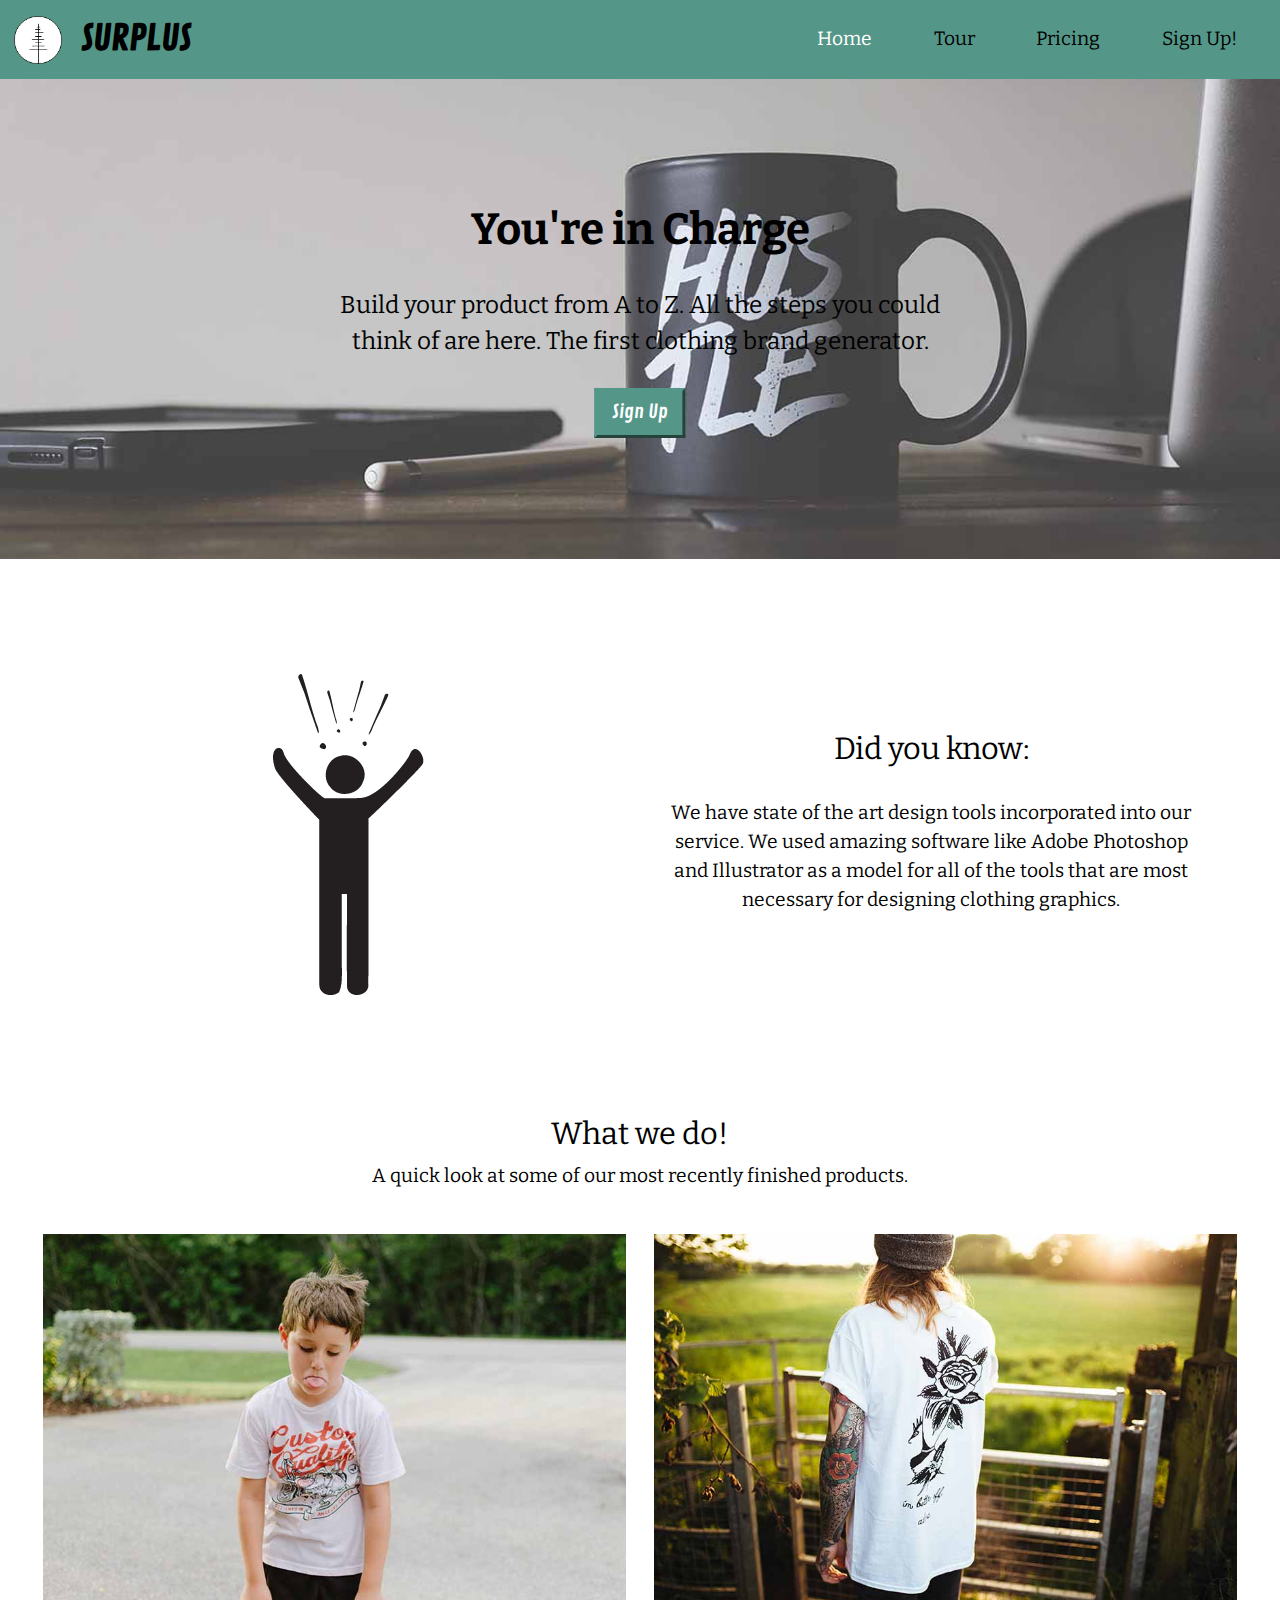
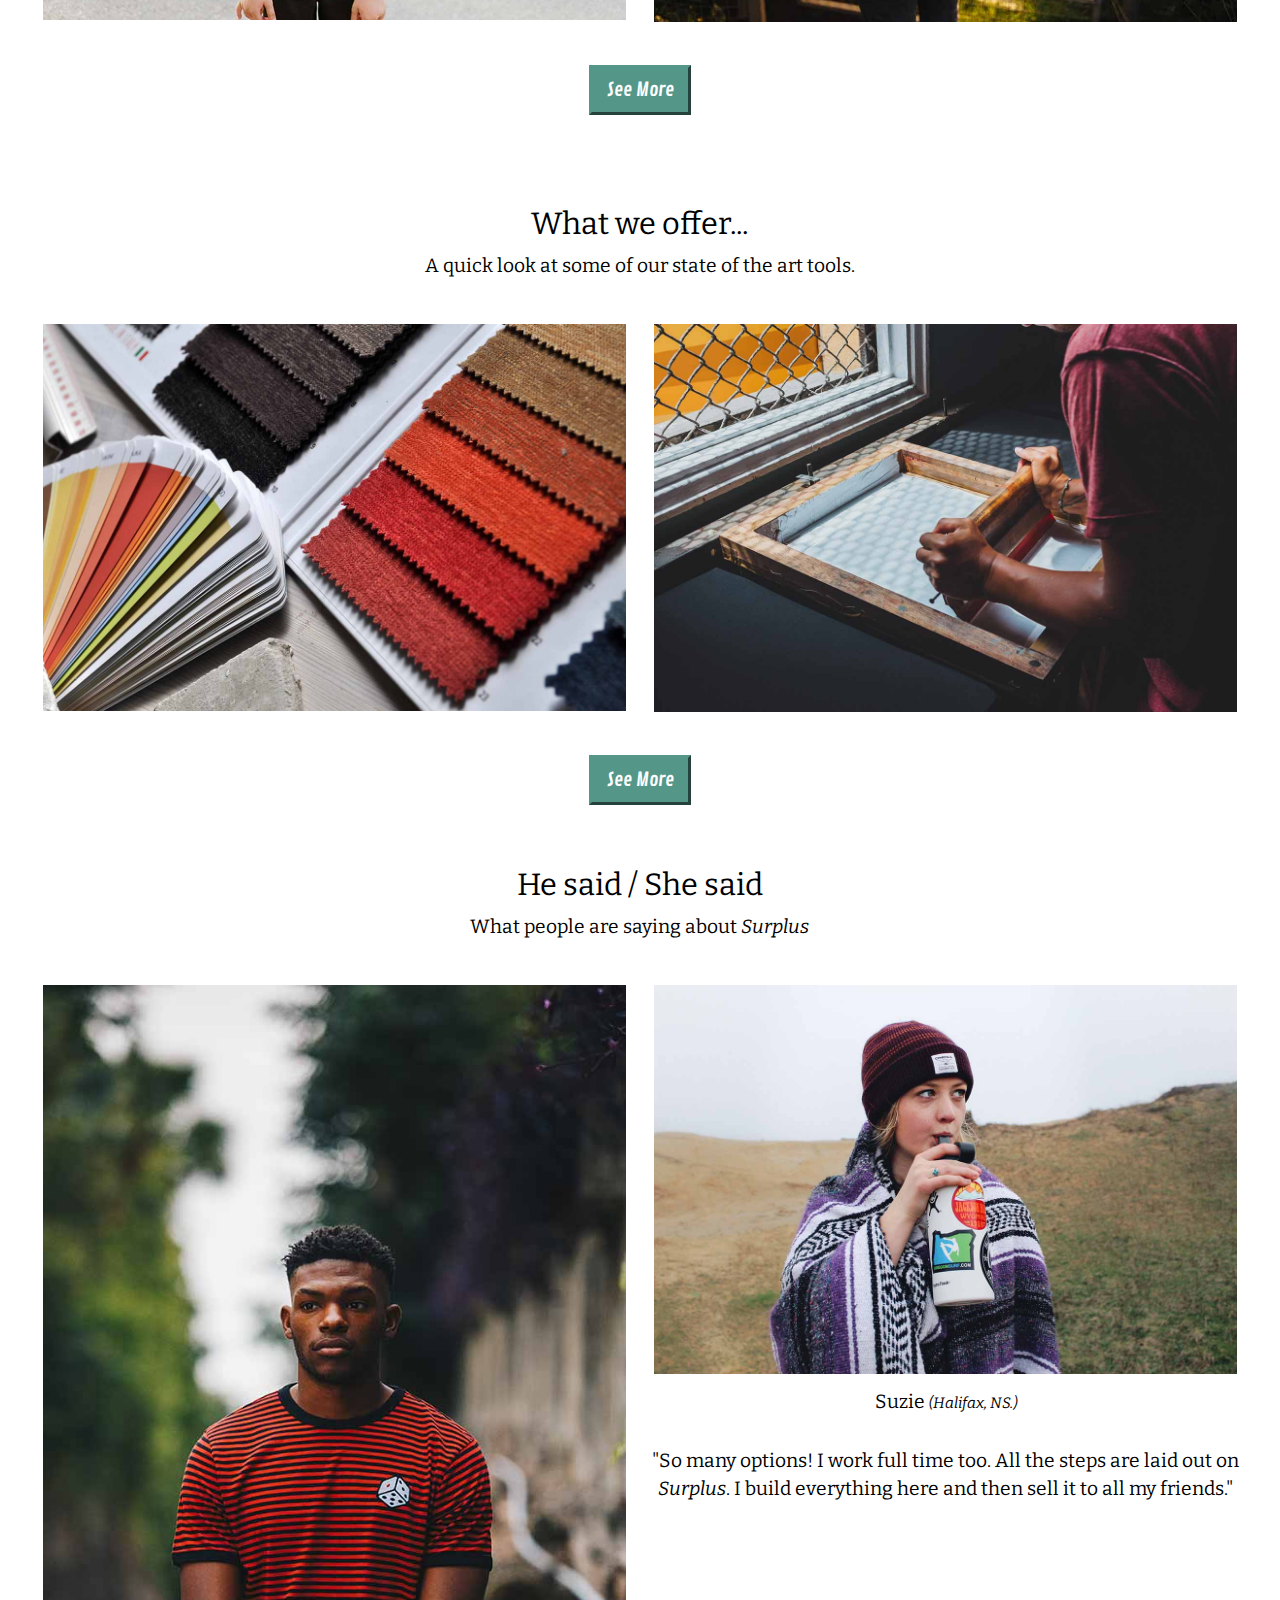
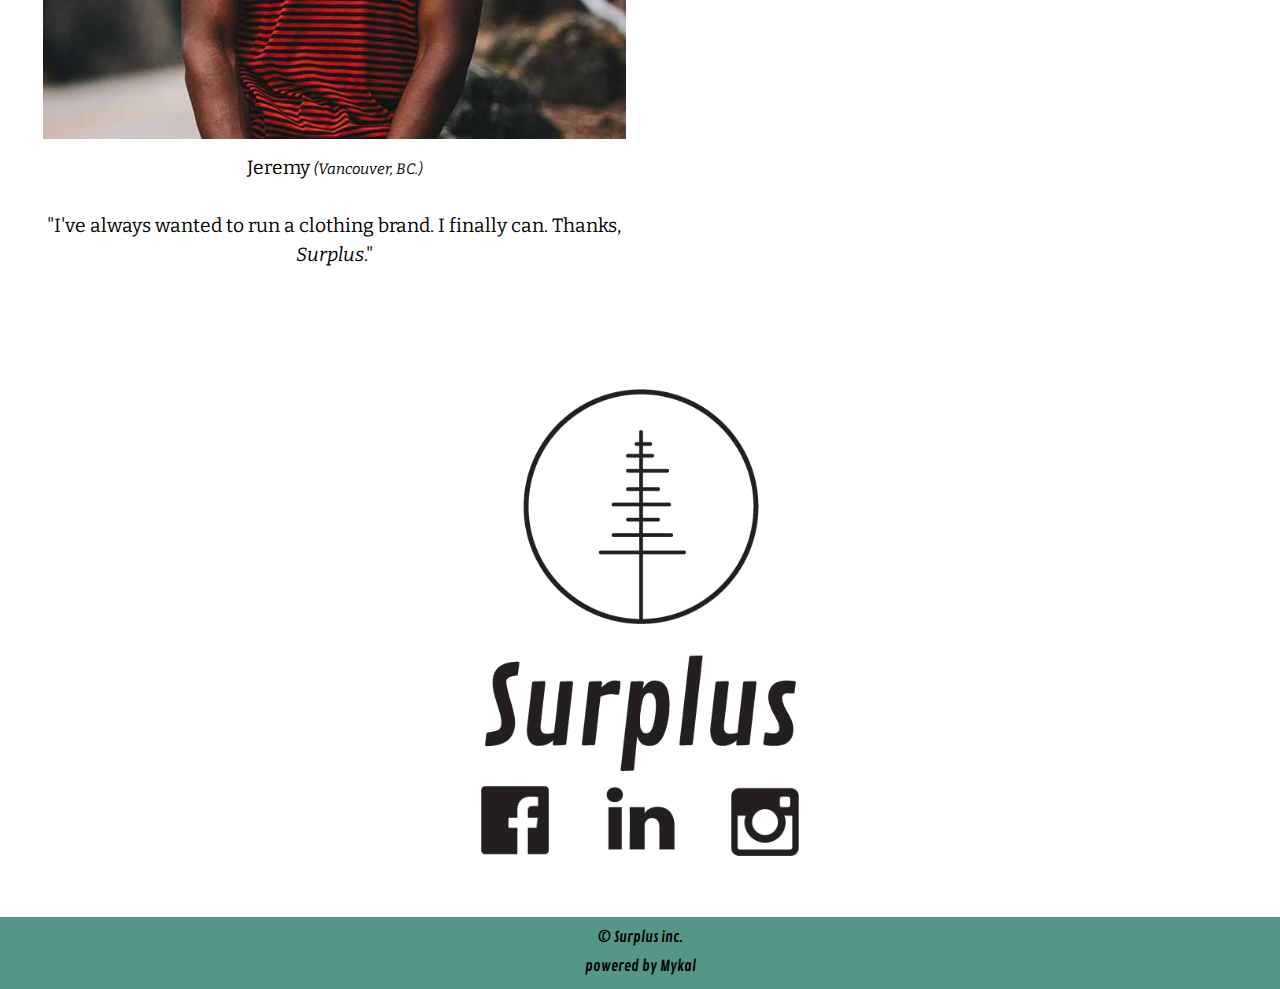
==== commit c0531e24: "tablez" ====
--- a/index.html
+++ b/index.html
@@ -18,7 +18,7 @@
     <div class="grid grid-middle masthead island-1-2">
       <div class="unit xs-1-3 s-1-3 m-1-3 l-1-3 xl-1-3">
         <i class="icon i-48 push-r-1-2"><img class="ib" src="images/logo.png" alt=""></i>
-        <h2 class="logo icon-label ib push-0 exa logo-text">SURPLUS</h2>
+        <h1 class="logo icon-label ib push-0 exa logo-text">SURPLUS</h1>
       </div>
       <nav class="unit xs-2-3 s-2-3 m-2-3 l-2-3 xl-2-3 text-right">
         <ul class="nav list-group-inline push-0">
@@ -32,7 +32,7 @@
 
     <div class="banner relative gutter">
       <div class="banner-content intro-wrap max-length text-center island-1-2 pin-c">
-        <h1 class="head-text yotta">You're in Charge</h1>
+        <h2 class="head-text yotta">You're in Charge</h2>
         <p class="intro giga push">Build your product from A to Z. All the steps you could think of are here. The first clothing brand generator.</p>
         <a class="btn" href="sign-up.html">Sign Up</a>
       </div>
@@ -70,7 +70,7 @@
         </div>
       </div>
       <div class="center-content push">
-        <a class="btn" href="tour.html">Read More</a>
+        <a class="btn" href="tour.html">See More</a>
       </div>
     </section>
 
@@ -90,7 +90,7 @@
         </div>
       </div>
       <div class="center-content">
-        <a class="btn" href="tour.html">Read More</a>
+        <a class="btn" href="tour.html">See More</a>
       </div>
     </section>
 
@@ -128,7 +128,7 @@
 
   </main>
 
-  <footer>
+  <footer class="island-1-4">
     <small class="text-center micro block">© Surplus inc.</small>
     <small class="text-center micro block">powered by Mykal</small>
   </footer>
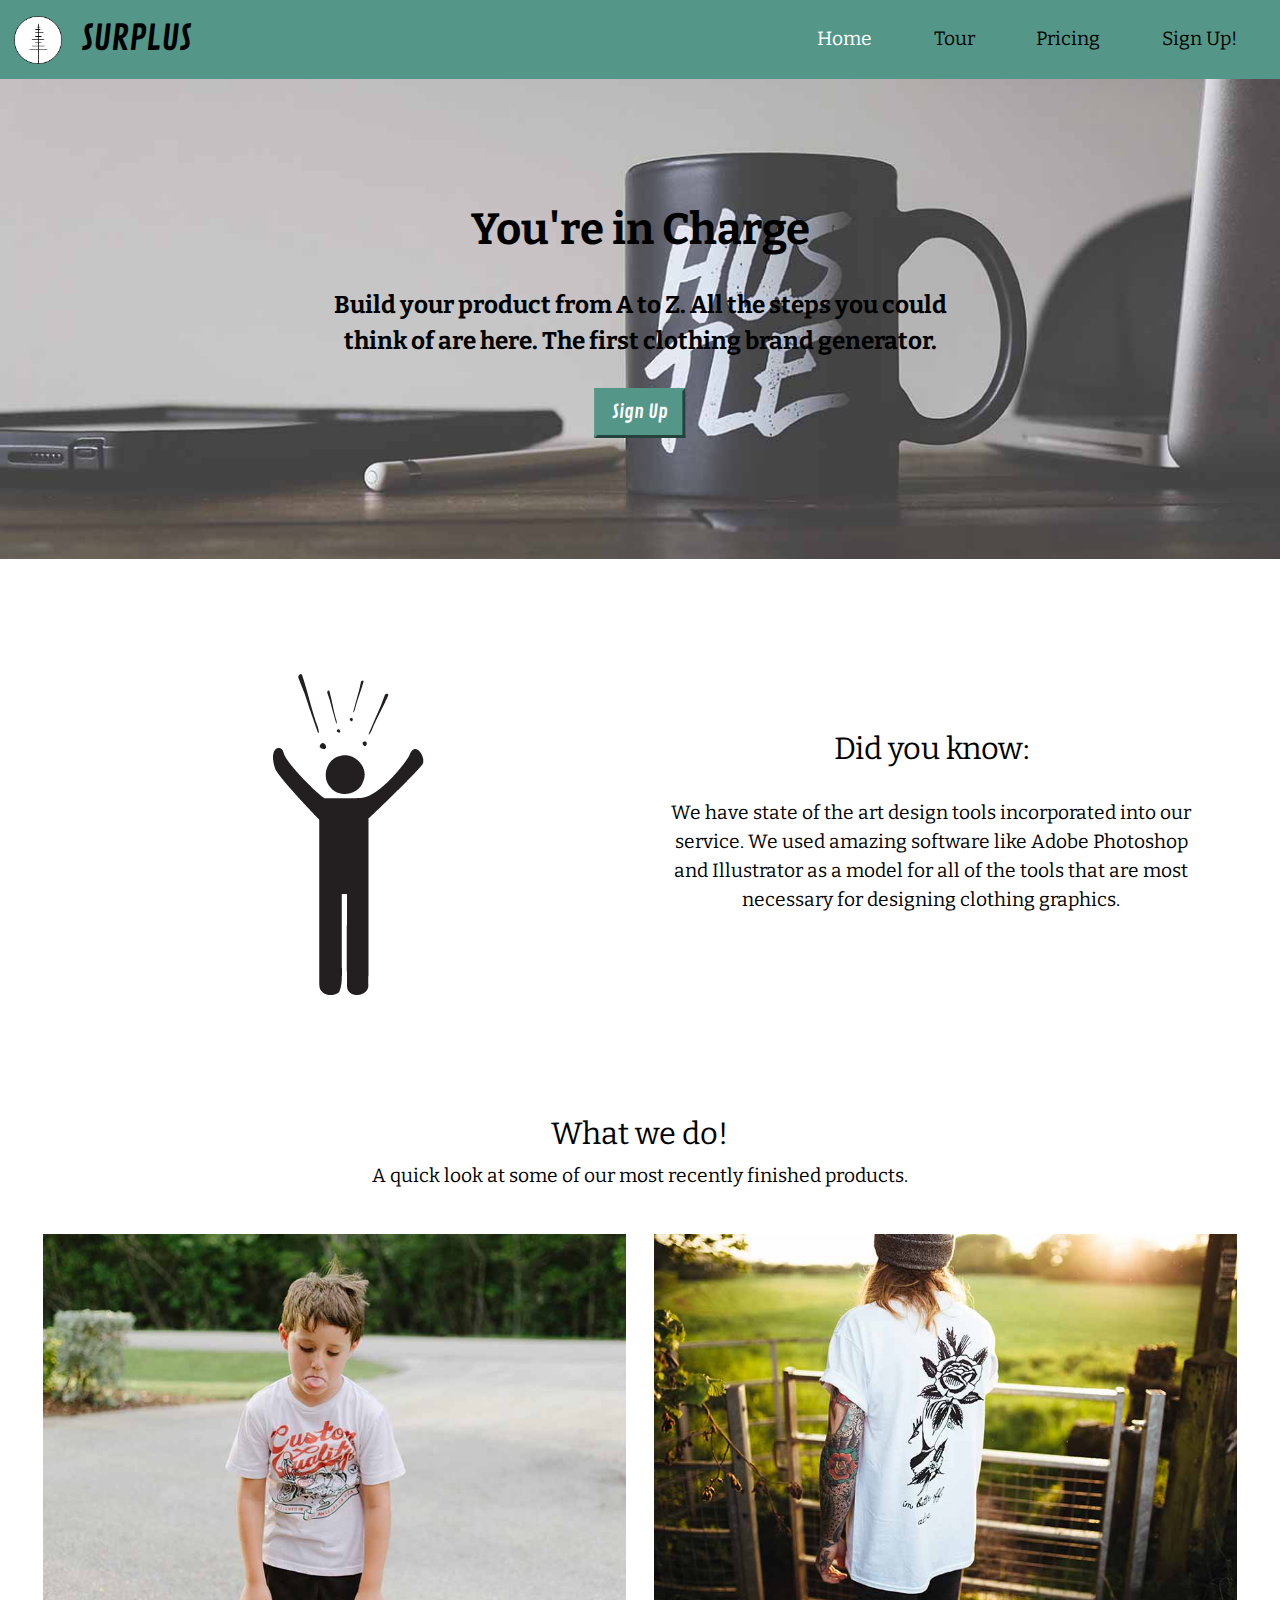
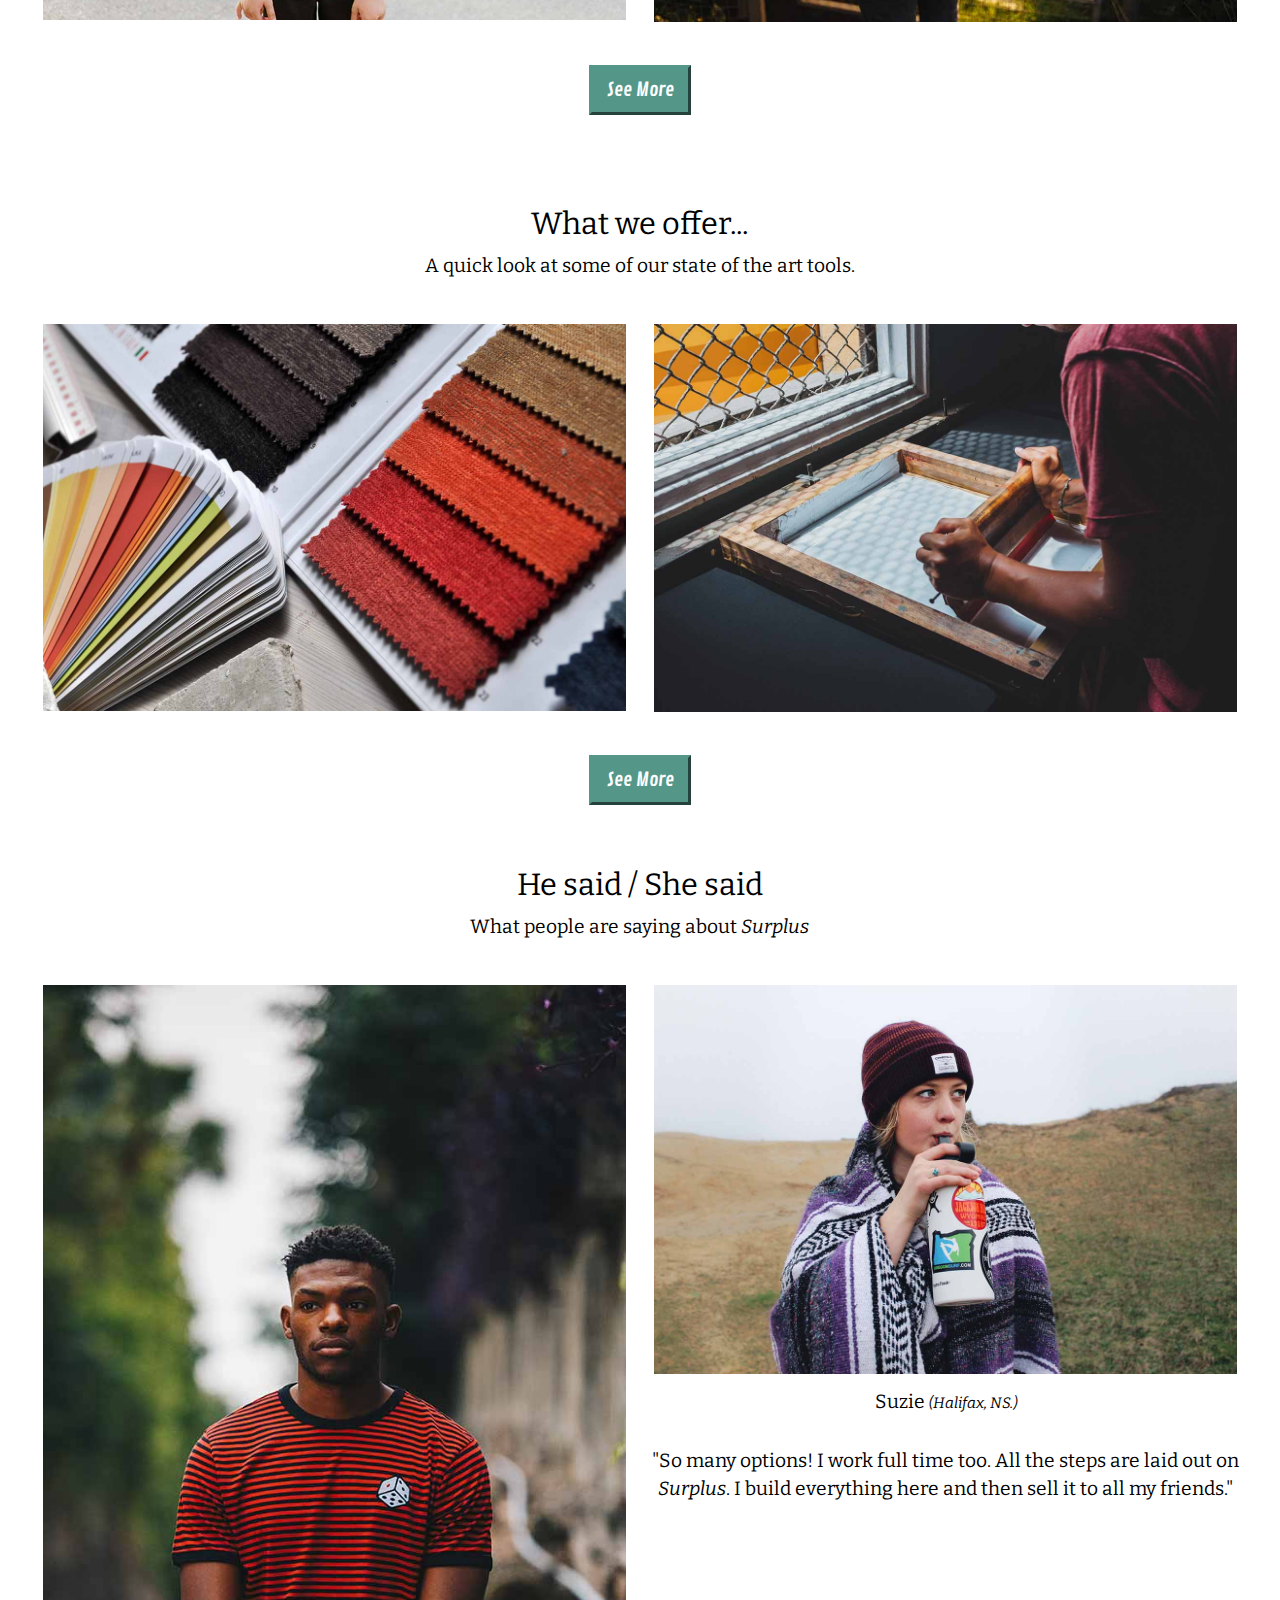
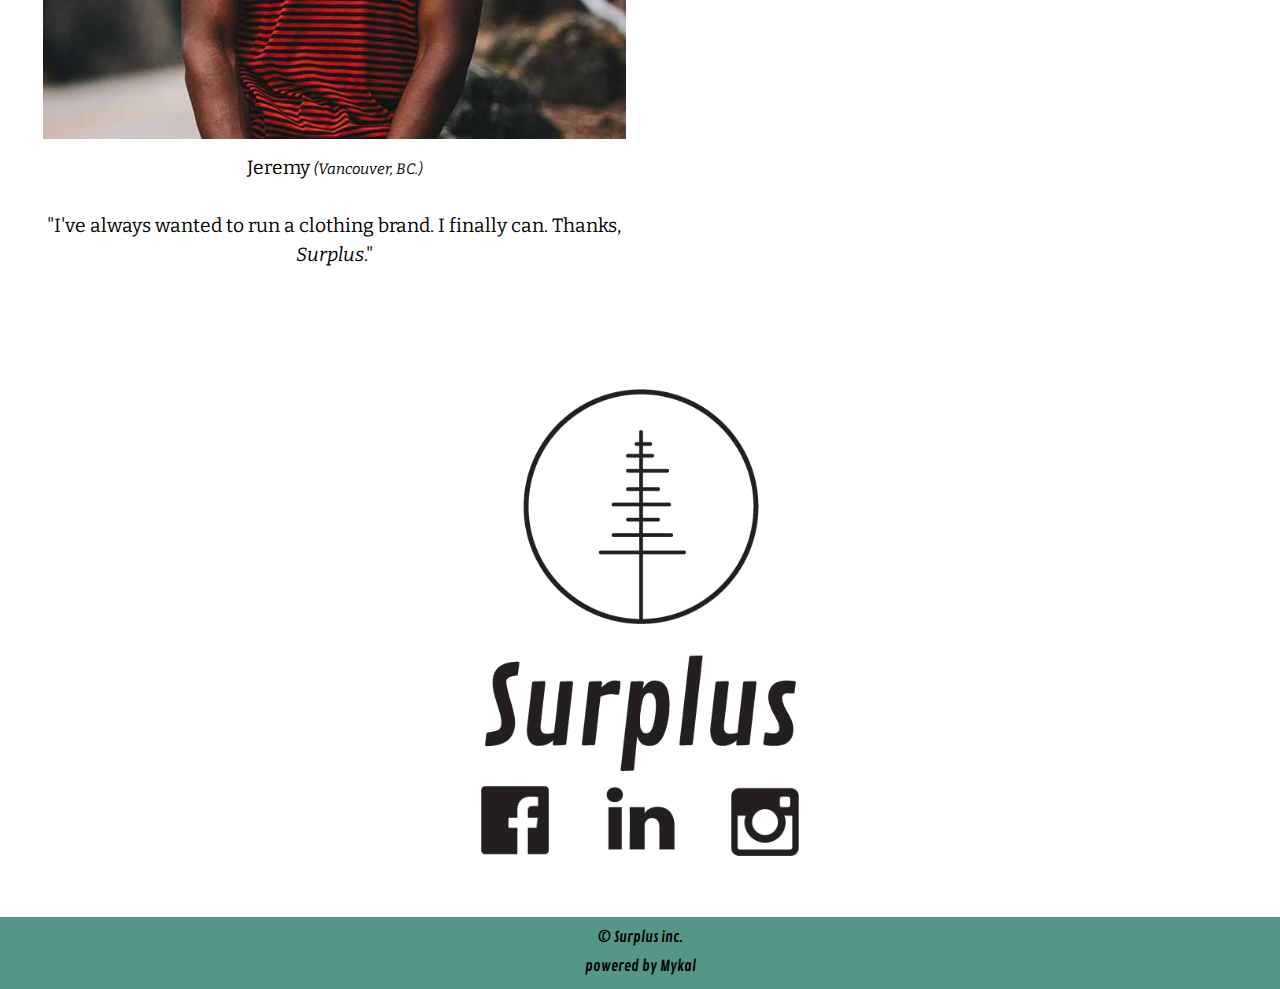
==== commit 03755b14: "FIXED h1 h2 problem" ====
--- a/index.html
+++ b/index.html
@@ -18,7 +18,7 @@
     <div class="grid grid-middle masthead island-1-2">
       <div class="unit xs-1-3 s-1-3 m-1-3 l-1-3 xl-1-3">
         <i class="icon i-48 push-r-1-2"><img class="ib" src="images/logo.png" alt=""></i>
-        <h1 class="logo icon-label ib push-0 exa logo-text">SURPLUS</h1>
+        <p class="logo icon-label ib push-0 exa logo-text">SURPLUS</p>
       </div>
       <nav class="unit xs-2-3 s-2-3 m-2-3 l-2-3 xl-2-3 text-right">
         <ul class="nav list-group-inline push-0">
@@ -32,8 +32,8 @@
 
     <div class="banner relative gutter">
       <div class="banner-content intro-wrap max-length text-center island-1-2 pin-c">
-        <h2 class="head-text yotta">You're in Charge</h2>
-        <p class="intro giga push">Build your product from A to Z. All the steps you could think of are here. The first clothing brand generator.</p>
+        <h1 class="head-text yotta">You're in Charge</h1>
+        <h2 class="intro giga push">Build your product from A to Z. All the steps you could think of are here. The first clothing brand generator.</h2>
         <a class="btn" href="sign-up.html">Sign Up</a>
       </div>
     </div>
--- a/css/main.css
+++ b/css/main.css
@@ -1,5 +1,5 @@
 html {
-  font-family: "Bitter", serif;
+  font-family: 'Bitter', serif;
 }
 
 .logo-text {
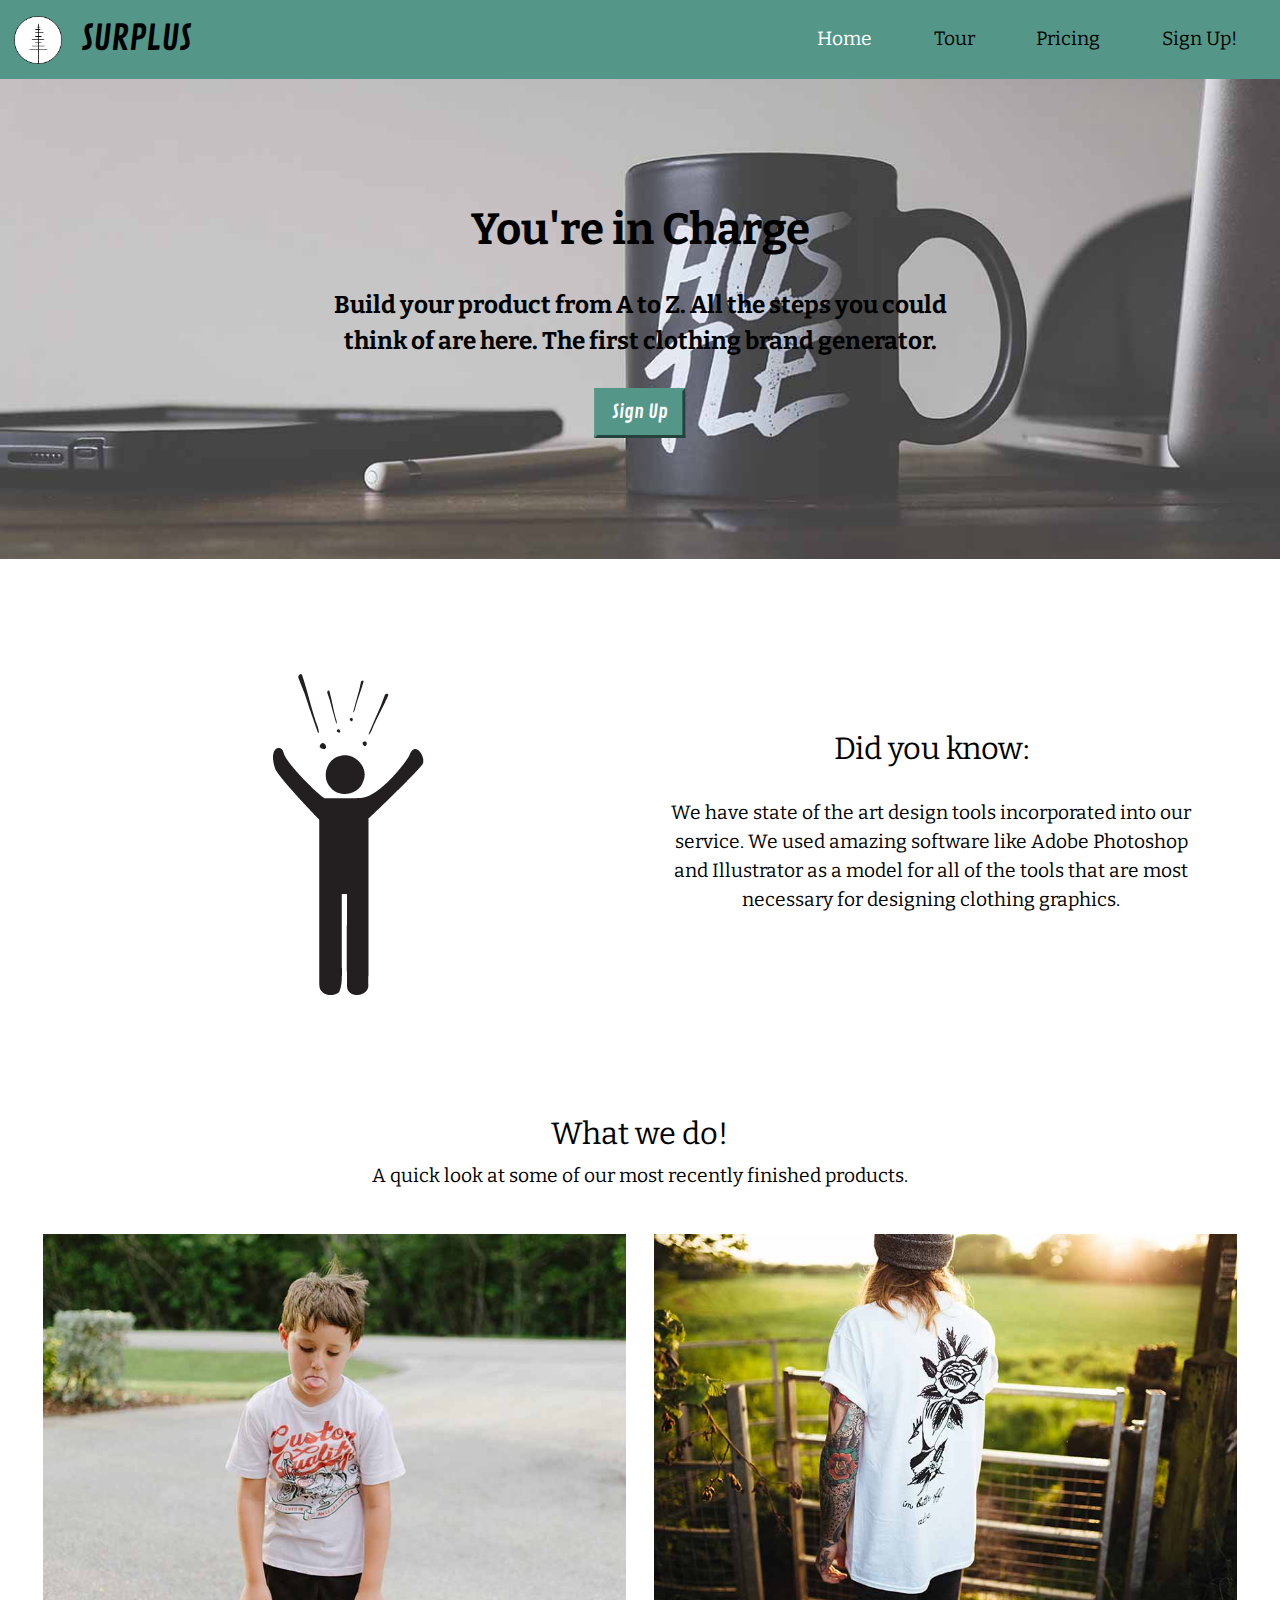
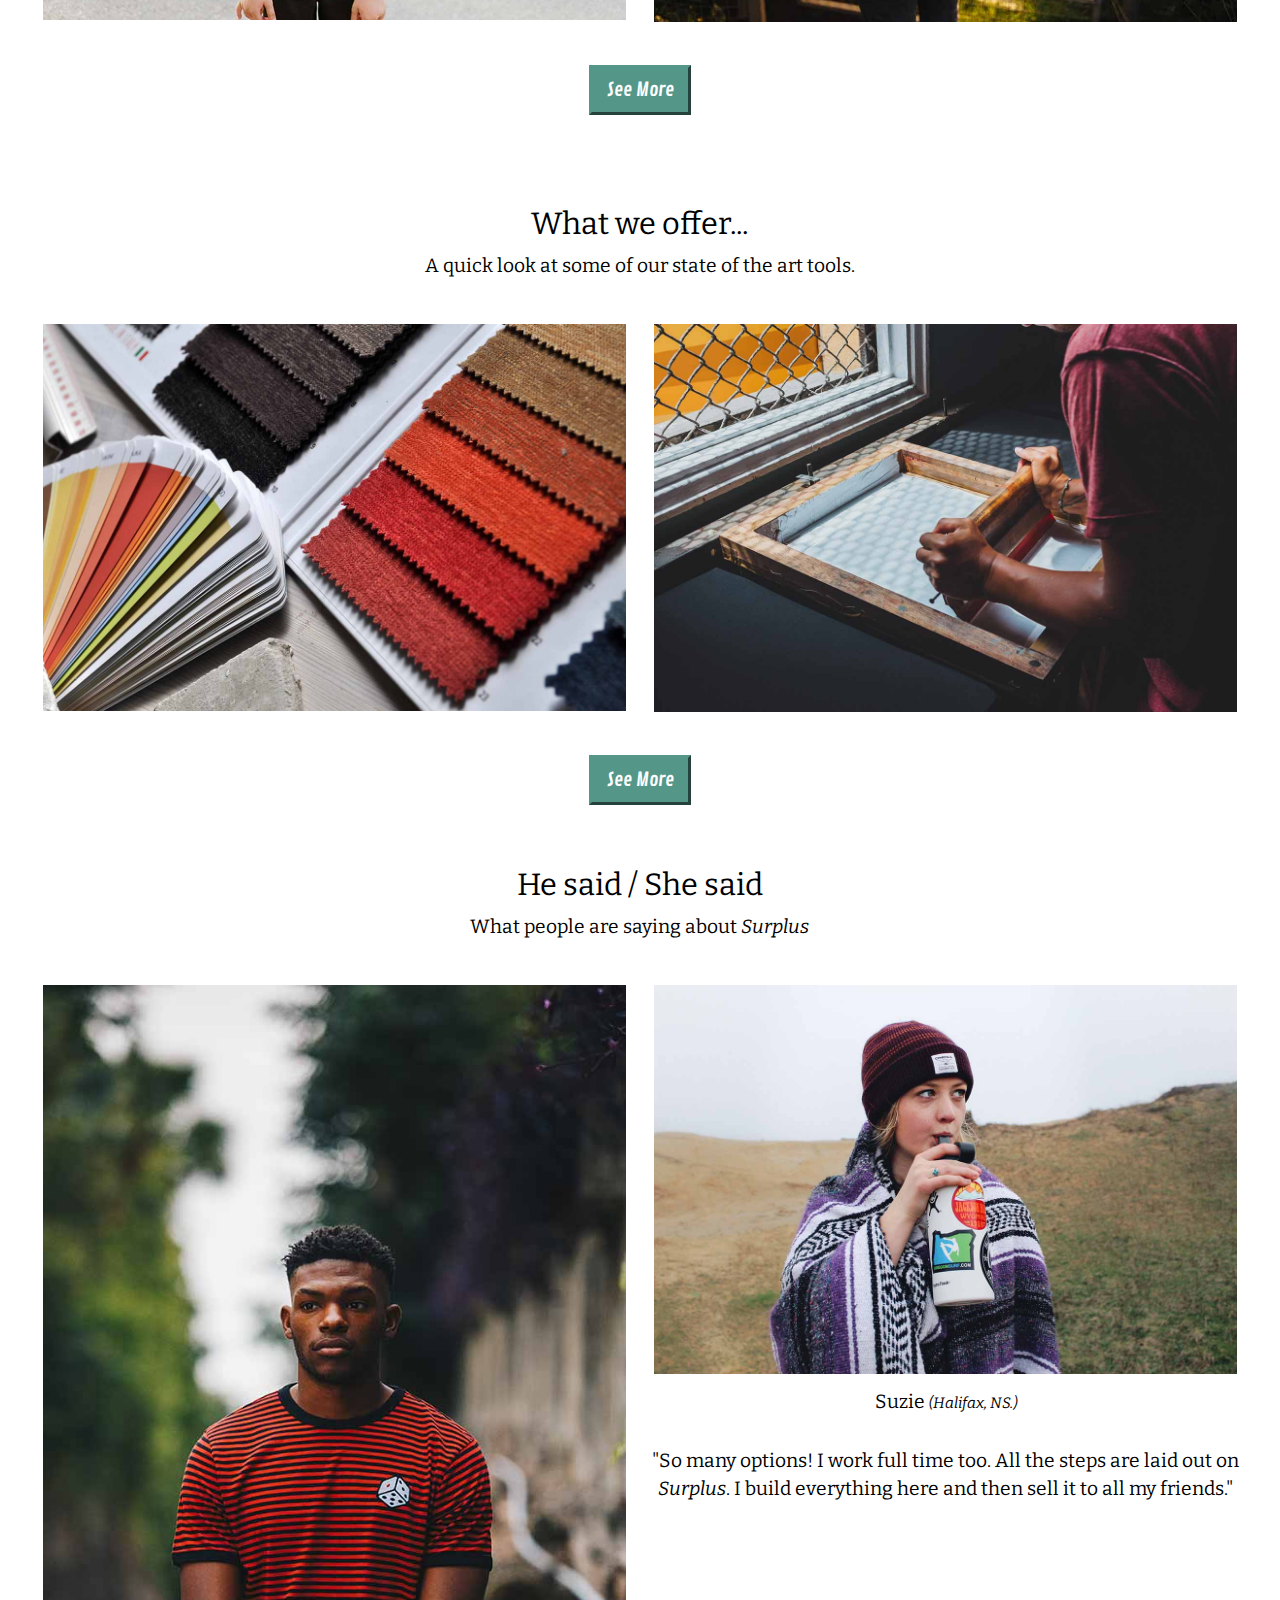
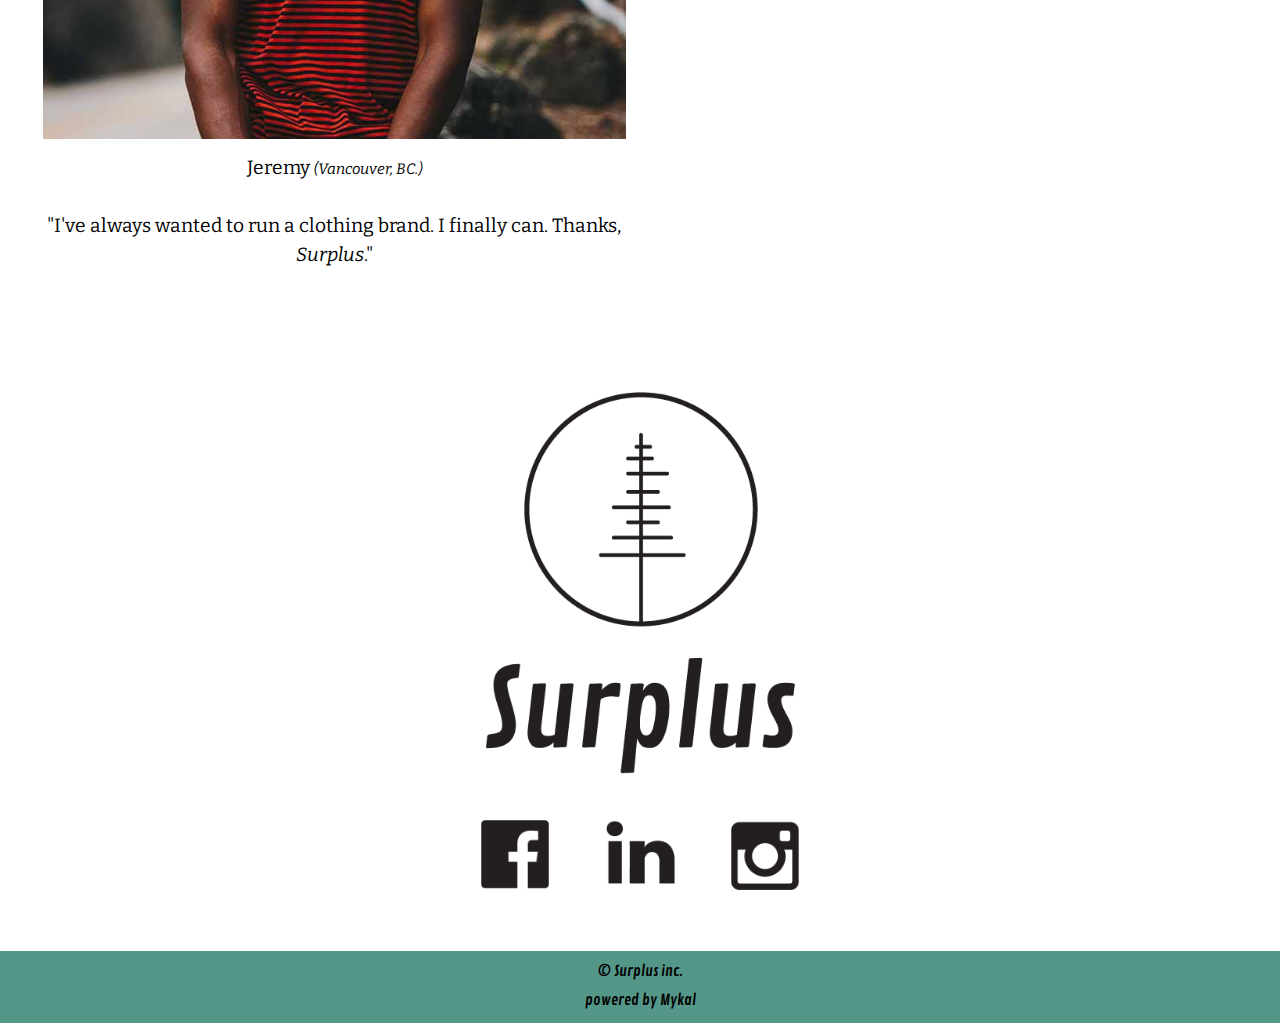
==== commit 8fff817f: "Everything!!! (except)" ====
--- a/index.html
+++ b/index.html
@@ -117,7 +117,7 @@
 
     <section class="push">
       <div class="grid">
-        <div class="unit unit-content-center group-logo unit-xs-1 unit-s-1 unit-m-1 unit-l-1 unit-xl-1 island-1-8">
+        <div class="unit unit-content-center group-logo unit-xs-1 unit-s-1 unit-m-1 unit-l-1 unit-xl-1 island-1-4 push">
           <img class="img-flex width-quarter" src="images/surplus-group-logo.png" alt="">
         </div>
         <div class="unit unit-content-center social-group unit-xs-1 unit-s-1 unit-m-1 unit-l-1 unit-xl-1 island-1-8 push">
@@ -128,6 +128,13 @@
 
   </main>
 
+  <figure class="hidden">
+    <div class="embed embed-4by3">
+      <img class="embed-item" src="dinos.jpg" alt="">
+    </div>
+    <figcaption>Dinosaurs frolicking in the barren landscape</figcaption>
+  </figure>
+
   <footer class="island-1-4">
     <small class="text-center micro block">© Surplus inc.</small>
     <small class="text-center micro block">powered by Mykal</small>
--- a/css/main.css
+++ b/css/main.css
@@ -1,5 +1,5 @@
 html {
-  font-family: 'Bitter', serif;
+  font-family: "Bitter", serif;
 }
 
 .logo-text {
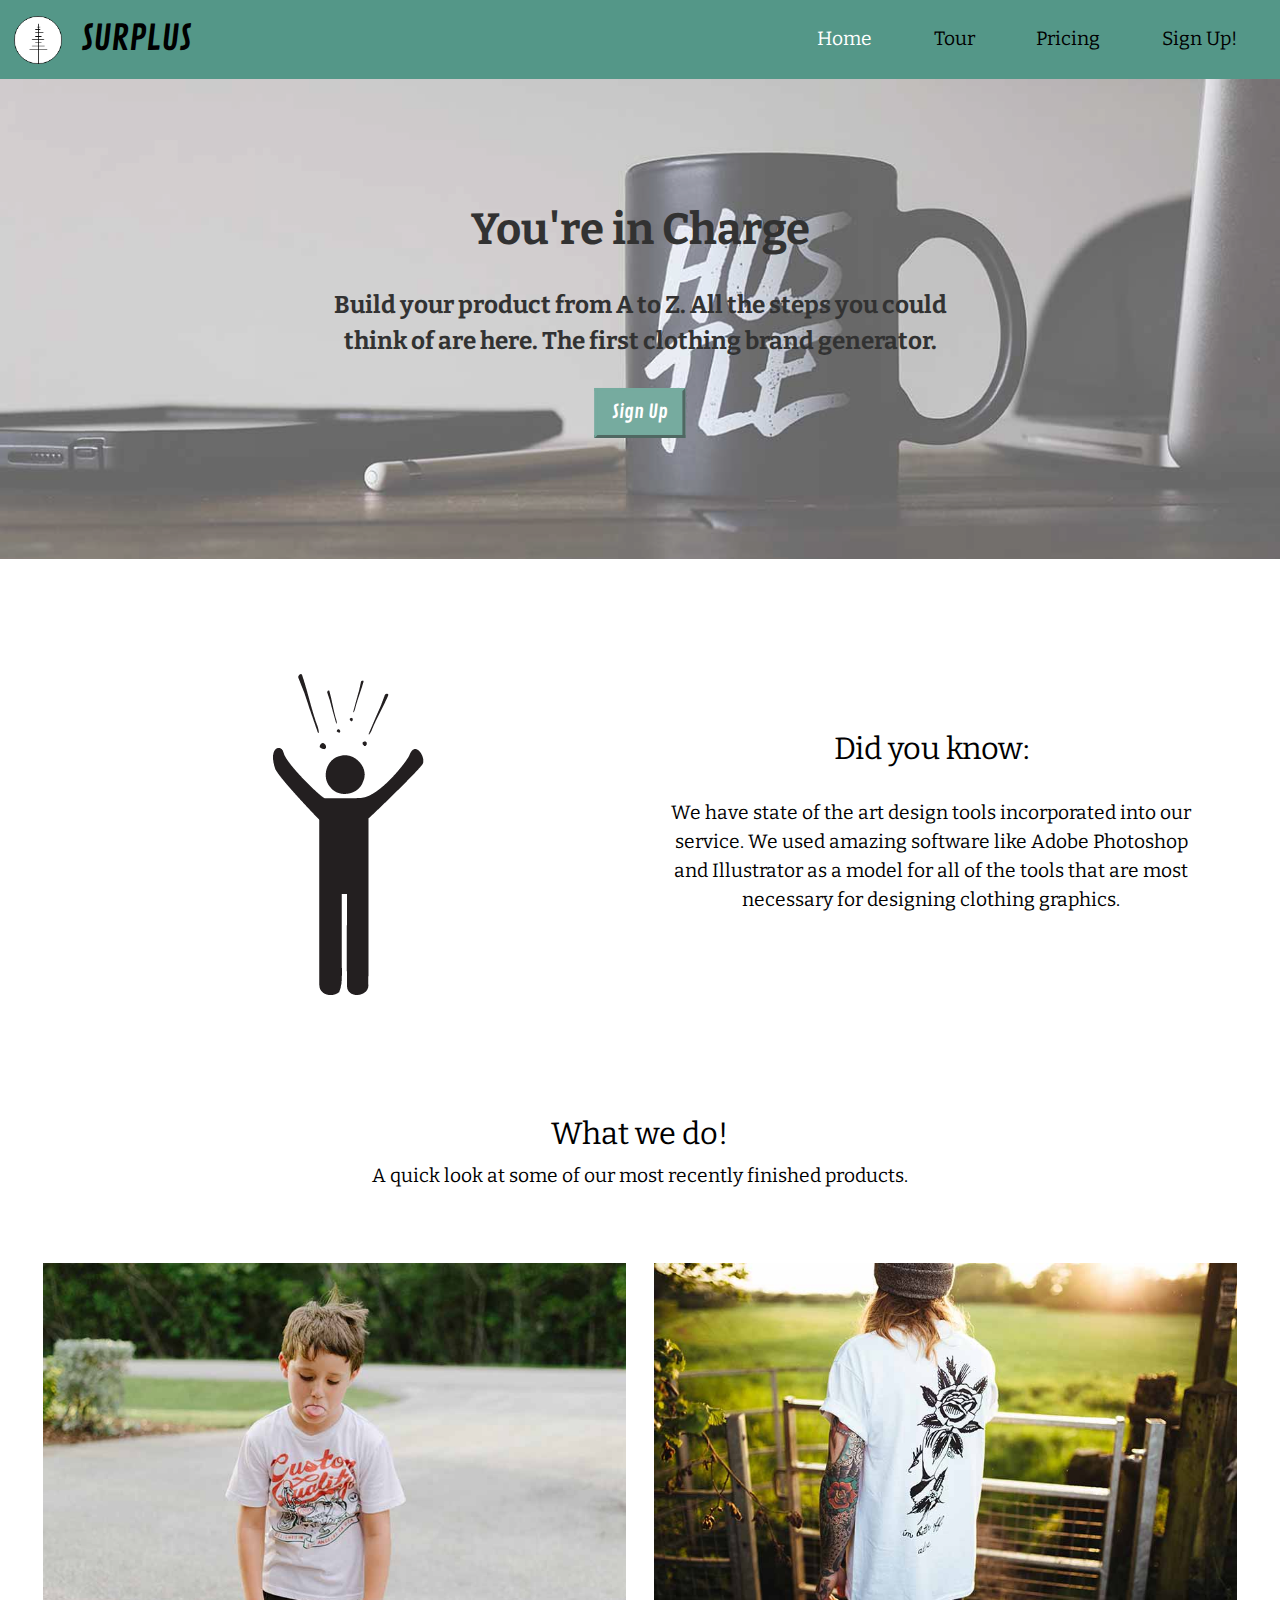
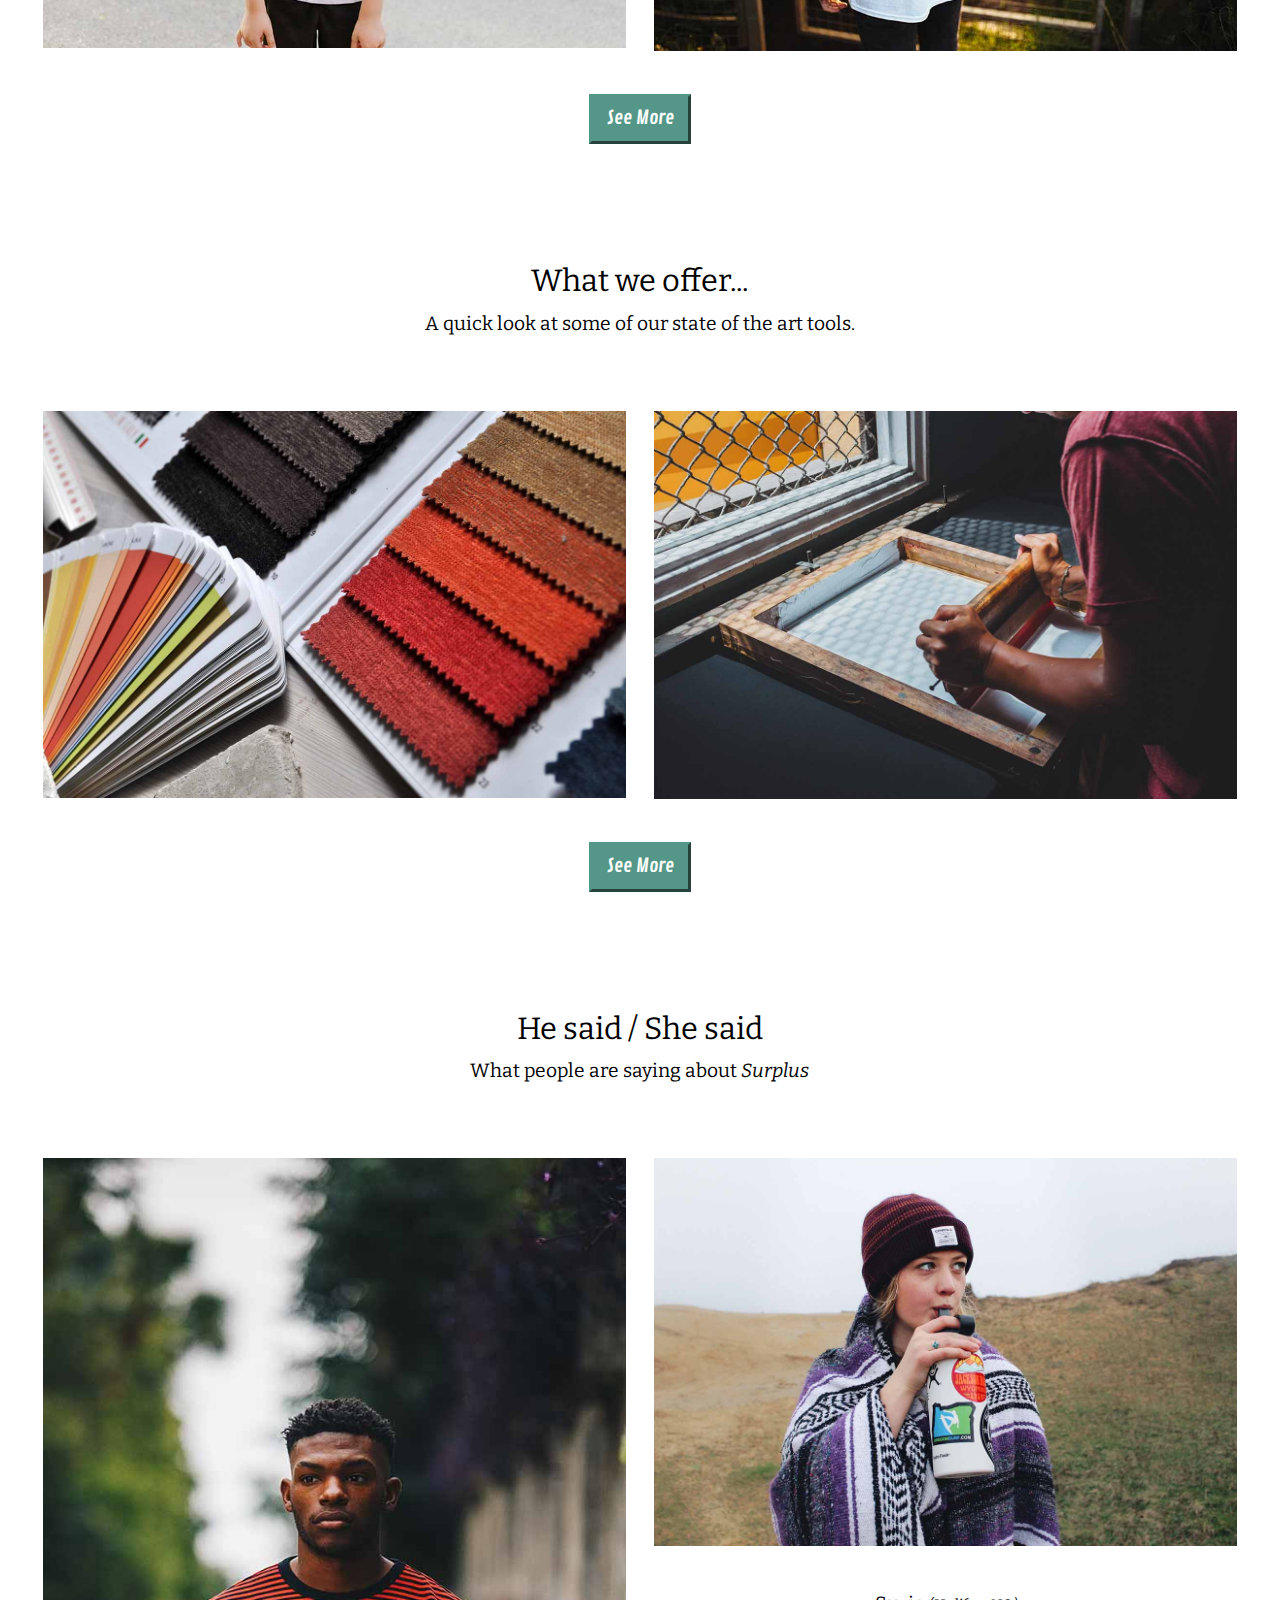
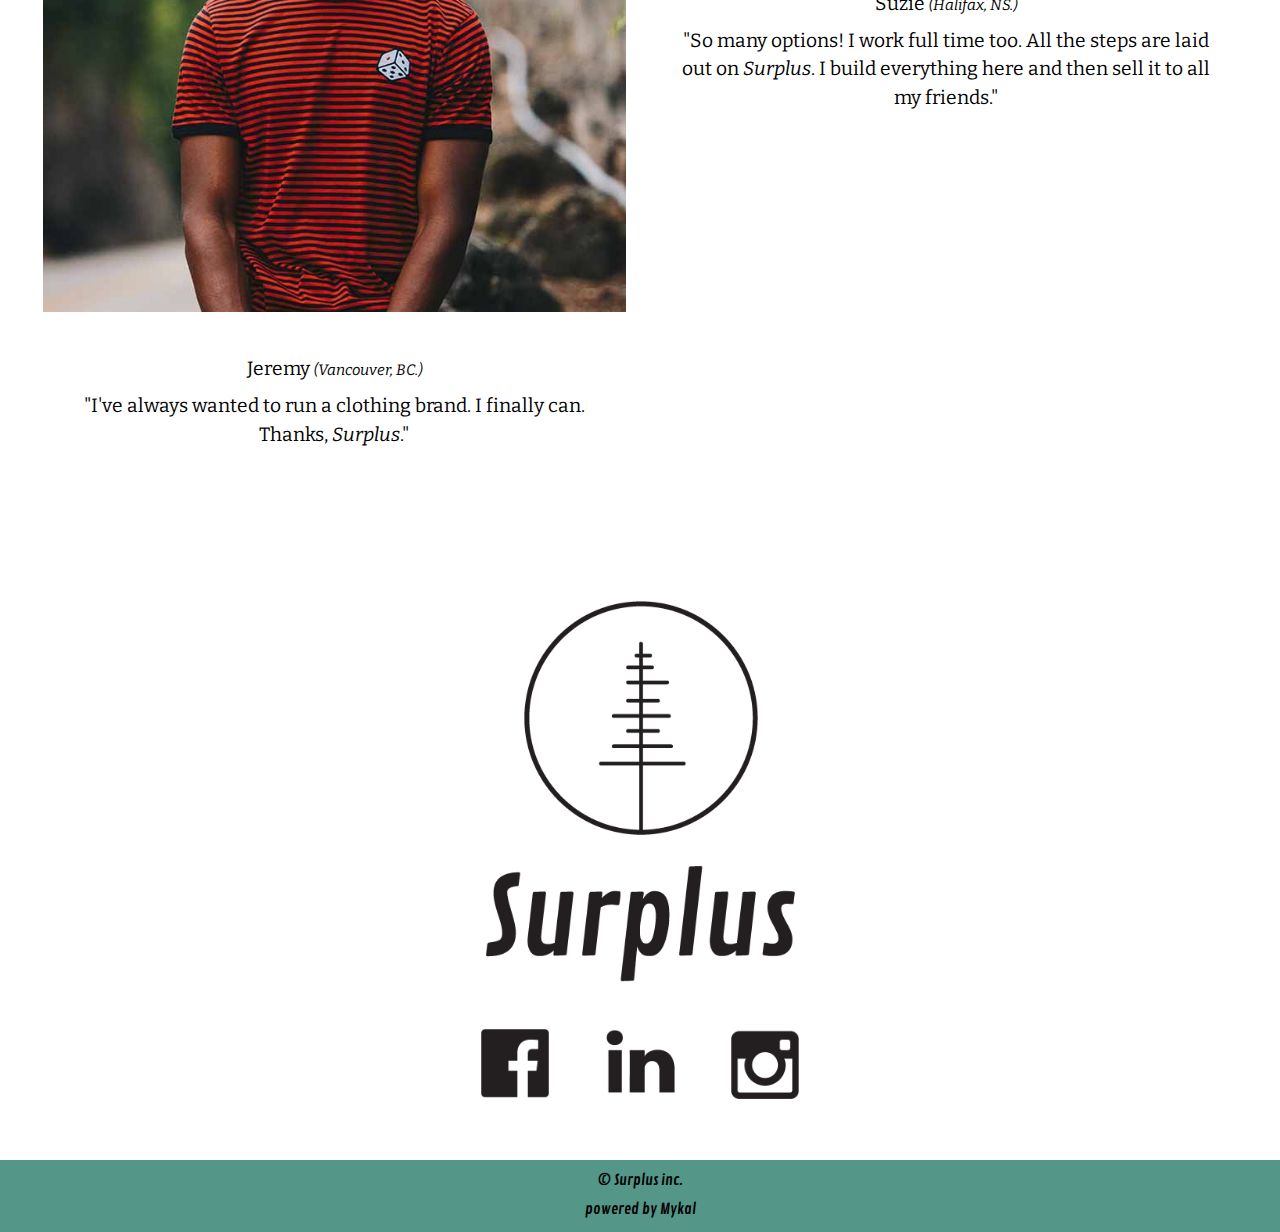
==== commit 7e54fd8a: "pricing added" ====
--- a/index.html
+++ b/index.html
@@ -33,7 +33,7 @@
     <div class="banner relative gutter">
       <div class="banner-content intro-wrap max-length text-center island-1-2 pin-c">
         <h1 class="head-text yotta">You're in Charge</h1>
-        <h2 class="intro giga push">Build your product from A to Z. All the steps you could think of are here. The first clothing brand generator.</h2>
+        <h2 class="head-body intro giga push">Build your product from A to Z. All the steps you could think of are here. The first clothing brand generator.</h2>
         <a class="btn" href="sign-up.html">Sign Up</a>
       </div>
     </div>
@@ -55,7 +55,7 @@
     </section>
 
     <section class="product-feature island">
-      <div class="grid">
+      <div class="grid push">
         <div class="unit unit-content-center wrapper text-center unit-xs-1 unit-s-1 unit-m-1 unit-l-1 unit-xl-1">
           <p class="push-0 pad-b-1-4 peta">What we do!</p>
           <p>A quick look at some of our most recently finished products.</p>
@@ -69,13 +69,13 @@
           <img class="product-2 img-flex wrapper island-1-2" src="images/product-2.jpg" alt="">
         </div>
       </div>
-      <div class="center-content push">
+      <div class="center-content push-2">
         <a class="btn" href="tour.html">See More</a>
       </div>
     </section>
 
     <section class="tool-feature island">
-      <div class="grid">
+      <div class="grid push">
         <div class="unit unit-content-center wrapper text-center unit-xs-1 unit-s-1 unit-m-1 unit-l-1 unit-xl-1">
           <p class="push-0 pad-b-1-4 peta">What we offer...</p>
           <p>A quick look at some of our state of the art tools.</p>
@@ -89,13 +89,13 @@
           <img class="product-2 img-flex wrapper island-1-2" src="images/tool-3.jpg" alt="">
         </div>
       </div>
-      <div class="center-content">
+      <div class="center-content push-2">
         <a class="btn" href="tour.html">See More</a>
       </div>
     </section>
 
     <section class="testimonial-feature island">
-      <div class="grid">
+      <div class="grid push">
         <div class="unit unit-content-center wrapper text-center unit-xs-1 unit-s-1 unit-m-1 unit-l-1 unit-xl-1">
           <p class="push-0 pad-b-1-4 peta">He said / She said</p>
           <p>What people are saying about <i>Surplus</i></p>
@@ -104,13 +104,17 @@
       <div class="grid push-2">
         <div class="unit unit-xs-1 unit-s-1 unit-m-1-2 unit-l-1-2 unit-xl-1-2">
           <img class="testimonial-1 wrapper island-1-2 img-flex" src="images/testimonial-1.jpg" alt="">
-          <p class="text-center">Jeremy <i class="micro">(Vancouver, BC.)</i></p>
-          <p class="text-center">"I've always wanted to run a clothing brand. I finally can. Thanks, <i>Surplus</i>."</p>
+          <div class="island">
+            <p class="text-center push-1-4">Jeremy <i class="micro">(Vancouver, BC.)</i></p>
+            <p class="text-center">"I've always wanted to run a clothing brand. I finally can. Thanks, <i>Surplus</i>."</p>
+          </div>
         </div>
         <div class="unit unit-xs-1 unit-s-1 unit-m-1-2 unit-l-1-2 unit-xl-1-2">
           <img class="testimonial-2 img-flex wrapper island-1-2" src="images/testimonial-2.jpg" alt="">
-          <p class="text-center">Suzie <i class="micro">(Halifax, NS.)</i></p>
-          <p class="text-center">"So many options! I work full time too. All the steps are laid out on <i>Surplus</i>. I build everything here and then sell it to all my friends."</p>
+          <div class="island">
+            <p class="text-center push-1-4">Suzie <i class="micro">(Halifax, NS.)</i></p>
+            <p class="text-center">"So many options! I work full time too. All the steps are laid out on <i>Surplus</i>. I build everything here and then sell it to all my friends."</p>
+          </div>
         </div>
       </div>
     </section>
--- a/css/main.css
+++ b/css/main.css
@@ -1,8 +1,9 @@
 html {
-  font-family: "Bitter", serif;
+  font-family: Bitter, serif;
 }
 
-.logo-text {
+.logo-text,
+.pricing-head {
   font-family: "Contrail One", cursive;
 }
 
@@ -37,6 +38,7 @@
   background-image: url("../images/home-banner.jpg");
   background-size: cover;
   background-position: 50%;
+  opacity: .8;
 }
 
 .banner-tour {
@@ -44,6 +46,7 @@
   background-image: url("../images/tour-banner.jpg");
   background-size: cover;
   background-position: 50%;
+  opacity: .8;
 }
 
 .banner-pricing {
@@ -51,6 +54,28 @@
   background-image: url("../images/pricing-banner.jpg");
   background-size: cover;
   background-position: 50%;
+  opacity: .8;
+}
+
+.head-text,
+.head-body {
+  color: #000;
+}
+
+.card {
+  border: solid;
+  border-color: #000;
+  border-width: medium;
+  max-width: 80%;
+  border-style: outset;
+}
+
+.black {
+  background-color: #000;
+}
+
+.text-left {
+  max-width: 28em;
 }
 
 footer {
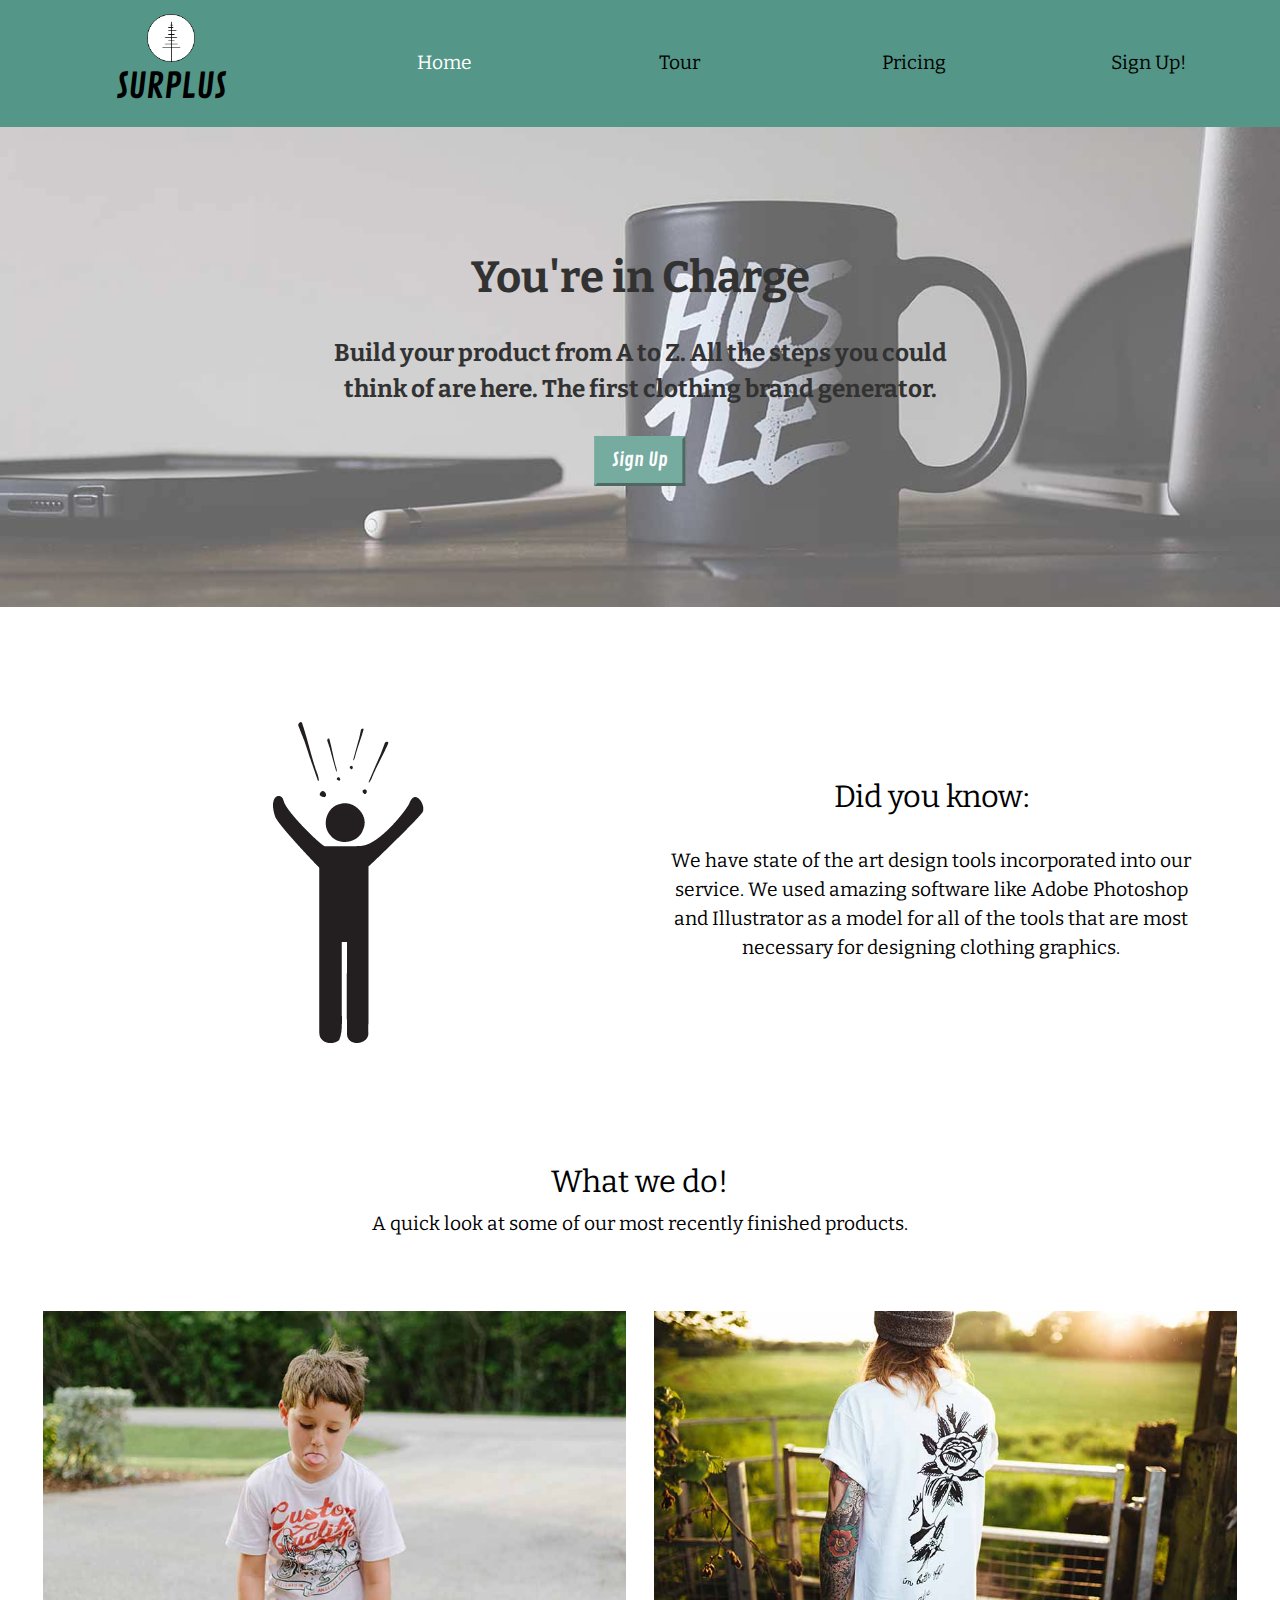
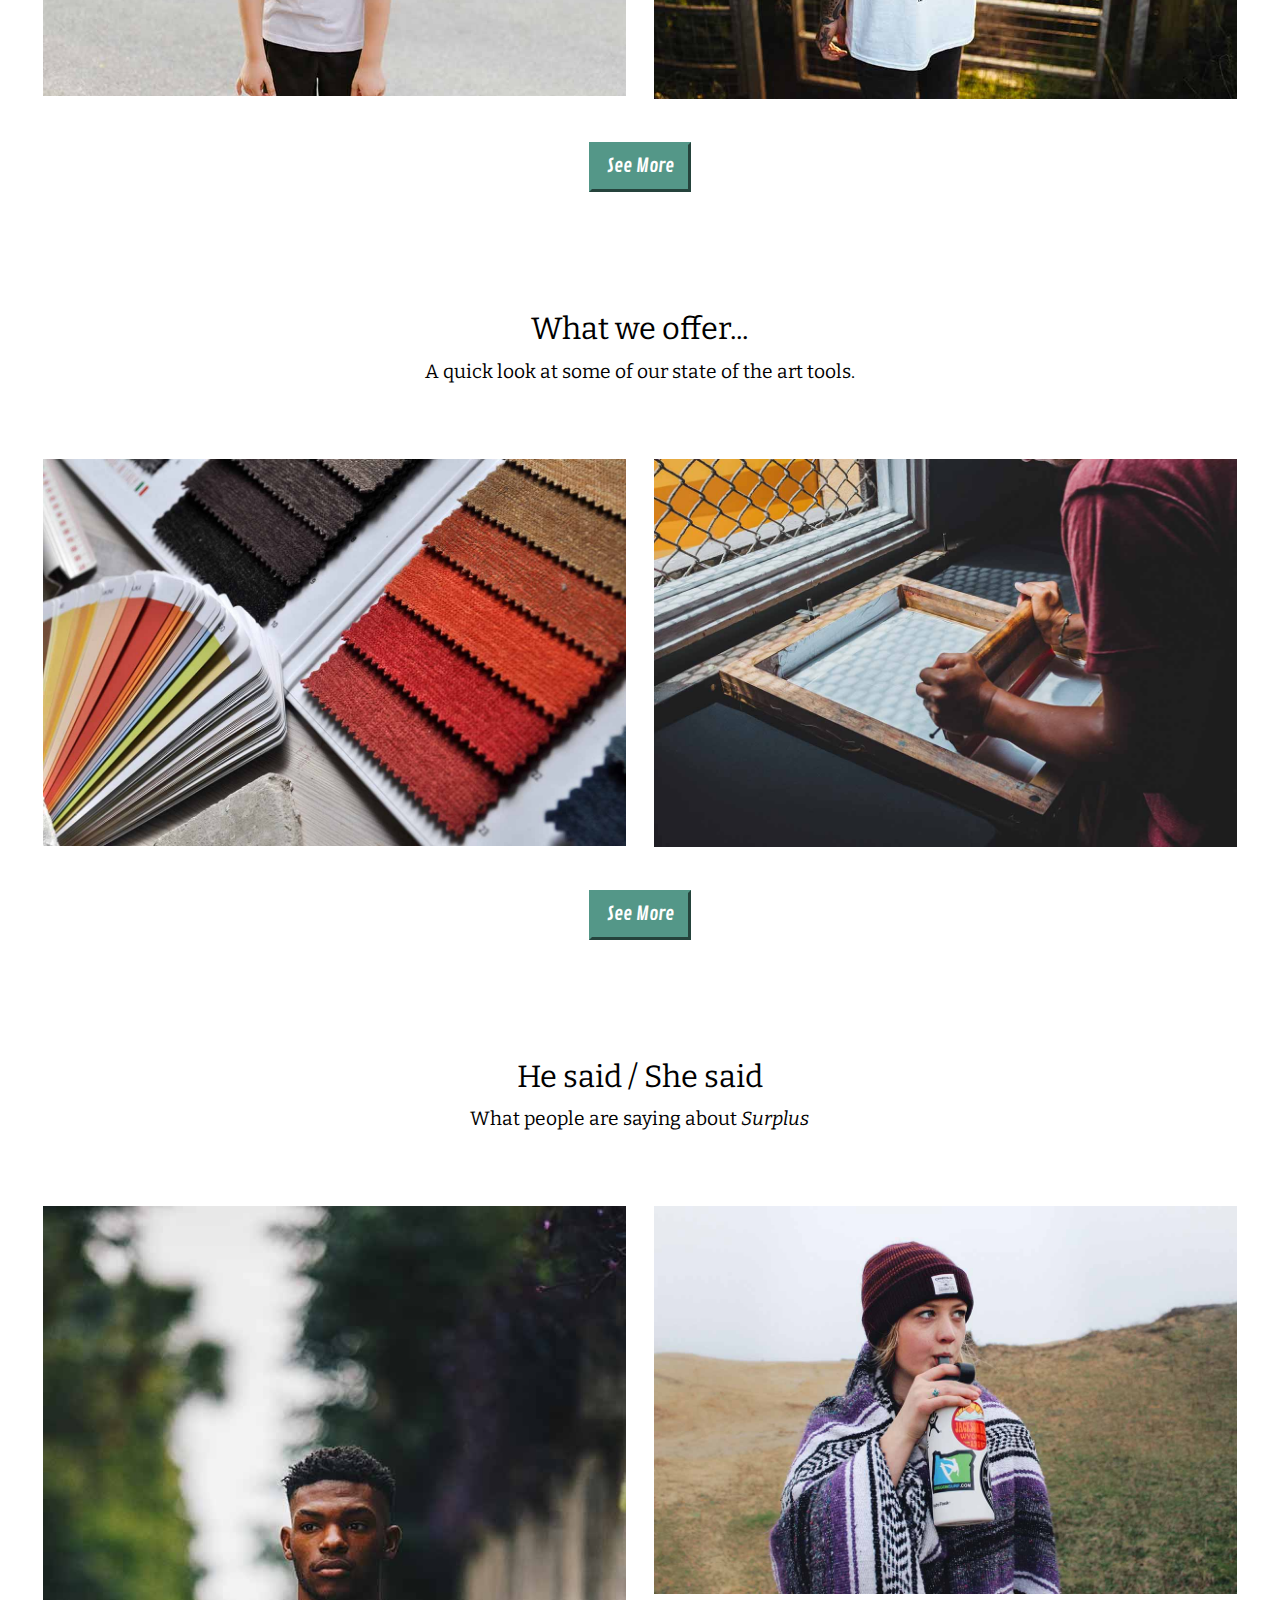
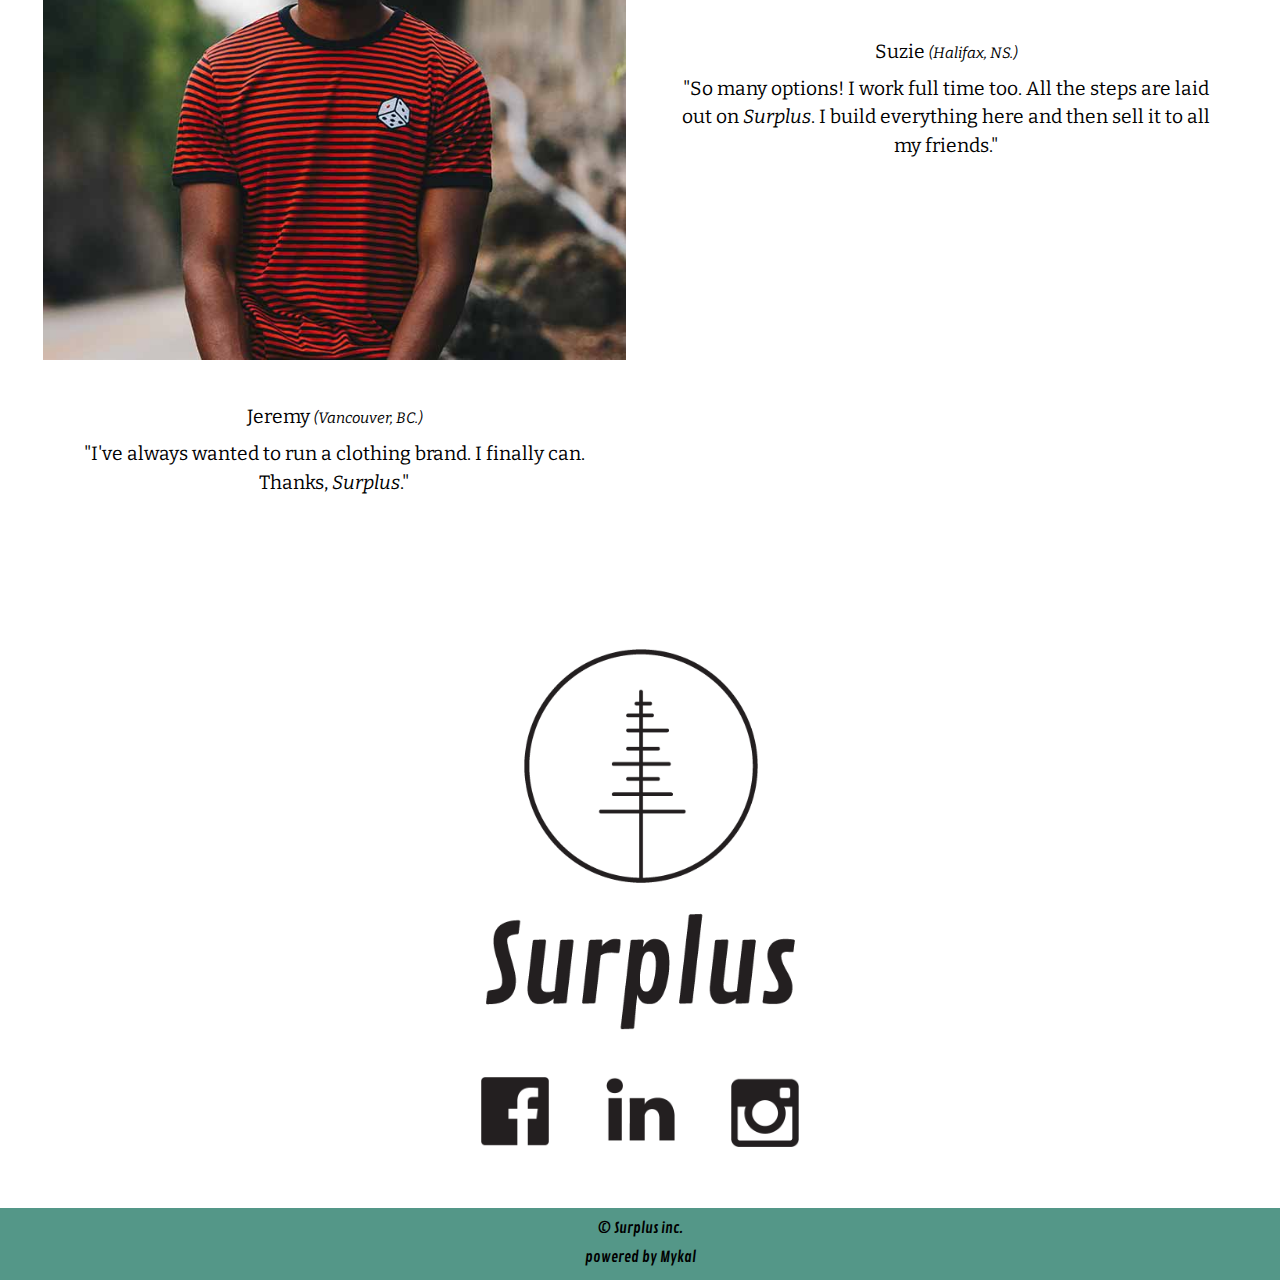
==== commit d717e59a: "nav fixed!" ====
--- a/index.html
+++ b/index.html
@@ -16,16 +16,16 @@
   <header class="push">
 
     <div class="grid grid-middle masthead island-1-2">
-      <div class="unit xs-1-3 s-1-3 m-1-3 l-1-3 xl-1-3">
-        <i class="icon i-48 push-r-1-2"><img class="ib" src="images/logo.png" alt=""></i>
+      <div class="unit logo-head unit-content-center xs-1 s-1 m-1-4 l-1-4 xl-1-4">
+        <i class="icon i-48"><img class="ib" src="images/logo.png" alt=""></i>
         <p class="logo icon-label ib push-0 exa logo-text">SURPLUS</p>
       </div>
-      <nav class="unit xs-2-3 s-2-3 m-2-3 l-2-3 xl-2-3 text-right">
-        <ul class="nav list-group-inline push-0">
-          <li><a class="home current gutter" href="index.html">Home</a></li>
-          <li><a class="tour gutter" href="tour.html">Tour</a></li>
-          <li><a class="pricing gutter" href="pricing.html">Pricing</a></li>
-          <li><a class="sign gutter" href="sign-up.html">Sign Up!</a></li>
+      <nav class="unit xs-1 s-1 m-3-4 l-3-4 xl-3-4 text-right">
+        <ul class="nav grid list-group-inline push-0">
+          <li class="unit xs-1-2 s-1-2 m-1-4 l-1-4 text-center"><a class="home current" href="index.html">Home</a></li>
+          <li class="unit xs-1-2 s-1-2 m-1-4 l-1-4 text-center"><a class="tour" href="tour.html">Tour</a></li>
+          <li class="unit xs-1-2 s-1-2 m-1-4 l-1-4 text-center"><a class="pricing" href="pricing.html">Pricing</a></li>
+          <li class="unit xs-1-2 s-1-2 m-1-4 l-1-4 text-center"><a class="sign" href="sign-up.html">Sign Up!</a></li>
         </ul>
       </nav>
     </div>
